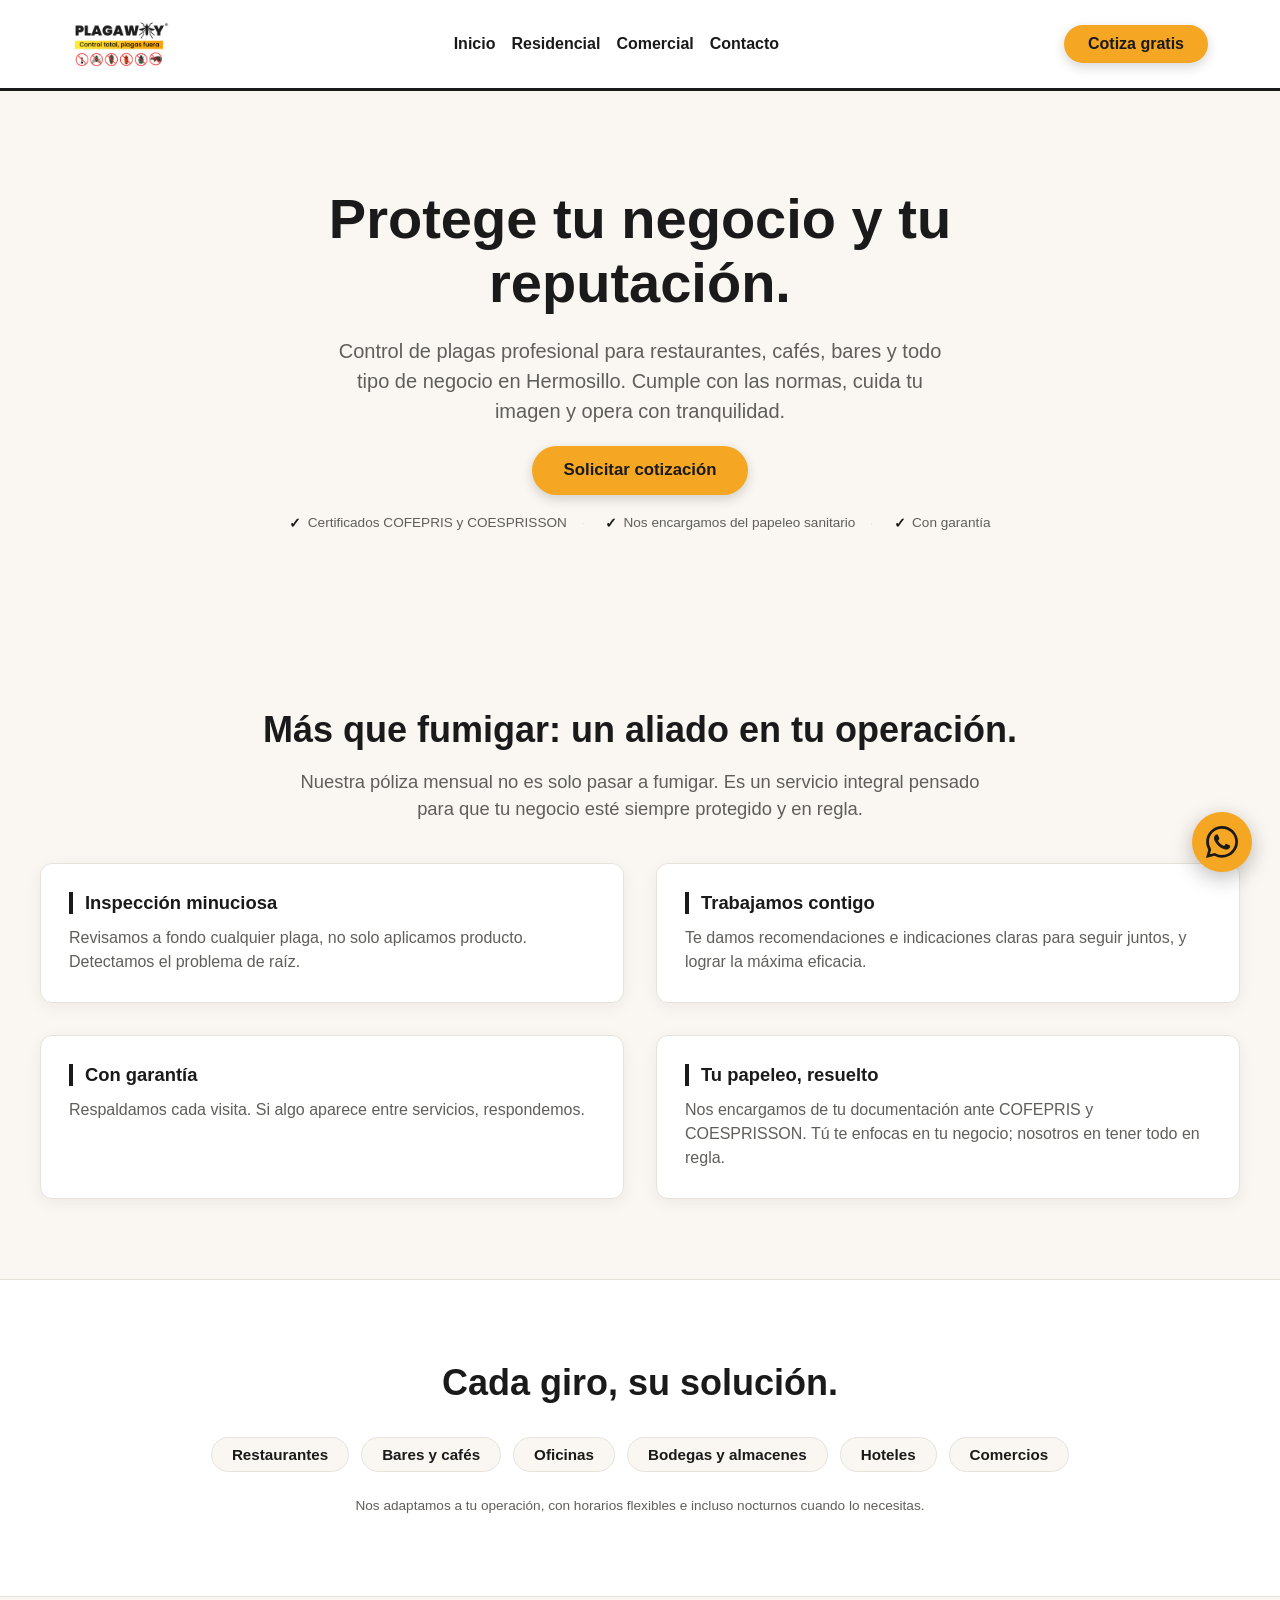
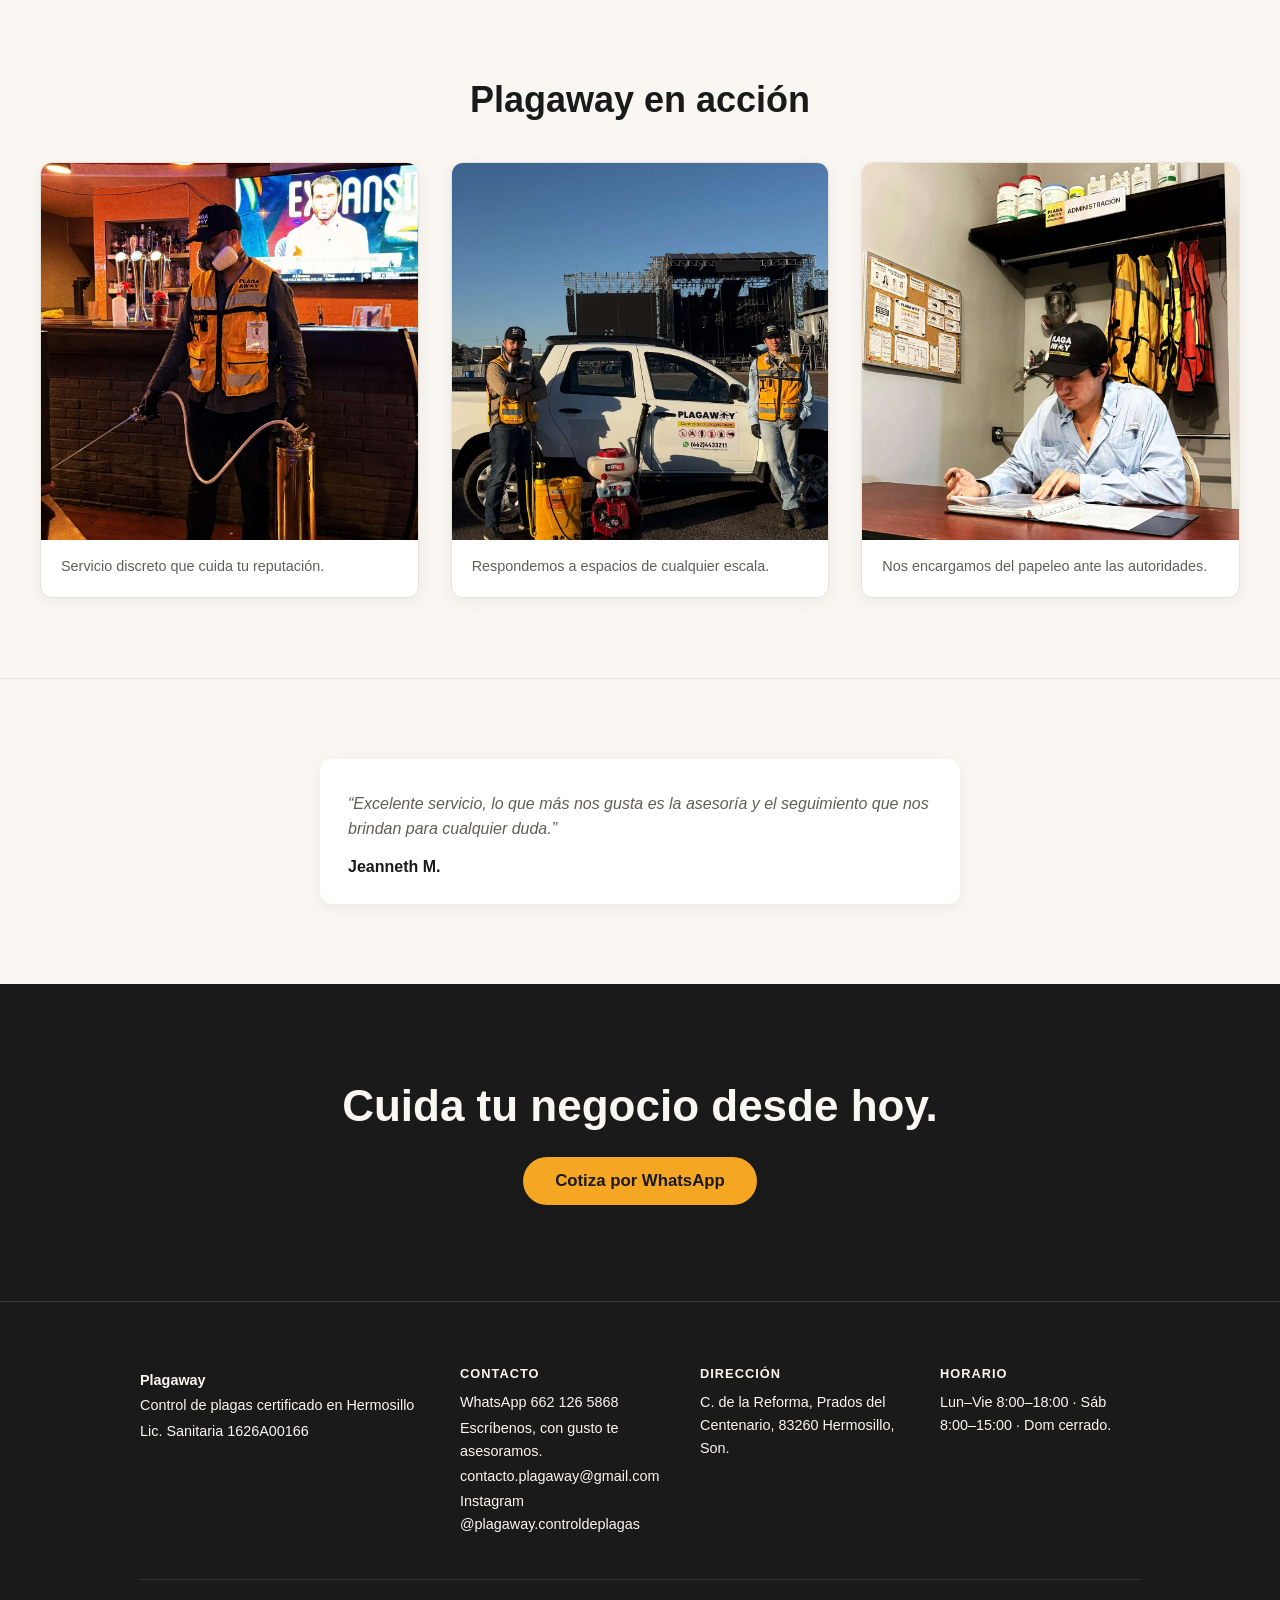
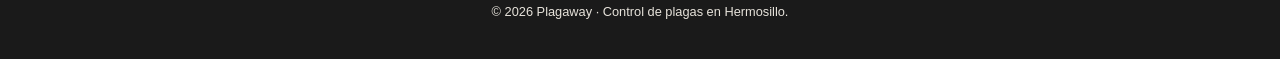
==== comercial.html @ 6b69147b "feat: franja de confianza en heroes de residencial y comercial" ====
<!DOCTYPE html>
<html lang="es-MX">
<head>
  <meta charset="UTF-8">
  <meta name="viewport" content="width=device-width, initial-scale=1.0">
  <meta name="theme-color" content="#1A1A1A">
  <link rel="icon" type="image/png" href="favicon-isotipo.png">
  <link rel="apple-touch-icon" href="favicon-isotipo.png">
  <title>Plagaway | Control de plagas comercial en Hermosillo</title>
  <meta name="description" content="Control de plagas para negocios y restaurantes en Hermosillo. Póliza mensual y respaldo certificado (COFEPRIS y COESPRISSON). Cotiza gratis por WhatsApp.">
  <link rel="canonical" href="https://www.plagaway.com.mx/comercial.html">
  <meta property="og:type" content="website">
  <meta property="og:site_name" content="Plagaway">
  <meta property="og:locale" content="es_MX">
  <meta property="og:url" content="https://www.plagaway.com.mx/comercial.html">
  <meta property="og:title" content="Plagaway | Control de plagas comercial en Hermosillo">
  <meta property="og:description" content="Control de plagas para negocios y restaurantes en Hermosillo. Póliza mensual y respaldo certificado (COFEPRIS y COESPRISSON). Cotiza gratis por WhatsApp.">
  <meta property="og:image" content="https://www.plagaway.com.mx/img/og-image.jpg">
  <meta property="og:image:width" content="1200">
  <meta property="og:image:height" content="630">
  <meta name="twitter:card" content="summary_large_image">
  <meta name="twitter:title" content="Plagaway | Control de plagas comercial en Hermosillo">
  <meta name="twitter:description" content="Control de plagas para negocios y restaurantes en Hermosillo. Póliza mensual y respaldo certificado (COFEPRIS y COESPRISSON). Cotiza gratis por WhatsApp.">
  <meta name="twitter:image" content="https://www.plagaway.com.mx/img/og-image.jpg">
  <link rel="stylesheet" href="styles.css">
</head>
<body>
  <header class="topbar">
    <div class="topbar__inner">
      <img src="logo.png" alt="Plagaway" class="topbar__logo">
      <nav class="nav">
        <a href="index.html">Inicio</a>
        <a href="residencial.html">Residencial</a>
        <a href="comercial.html">Comercial</a>
        <a href="#contacto">Contacto</a>
      </nav>
      <a href="https://wa.me/526621265868?text=Hola%2C%20vengo%20de%20su%20p%C3%A1gina%20web%20y%20quiero%20cotizar%20el%20servicio%20para%20mi%20negocio." target="_blank" rel="noopener noreferrer" class="btn btn--amber">Cotiza gratis</a>
    </div>
  </header>

  <section class="hero">
    <div class="hero__inner">
      <h1 class="hero__title">Protege tu negocio y tu reputación.</h1>
      <p class="hero__subtitle">Control de plagas profesional para restaurantes, cafés, bares y todo tipo de negocio en Hermosillo. Cumple con las normas, cuida tu imagen y opera con tranquilidad.</p>
      <a href="https://wa.me/526621265868?text=Hola%2C%20vengo%20de%20su%20p%C3%A1gina%20web%20y%20quiero%20cotizar%20el%20servicio%20para%20mi%20negocio." target="_blank" rel="noopener noreferrer" class="btn btn--amber btn--large">Solicitar cotización</a>
      <ul class="hero__trust">
        <li>Certificados COFEPRIS y COESPRISSON</li>
        <li>Nos encargamos del papeleo sanitario</li>
        <li>Con garantía</li>
      </ul>
    </div>
  </section>

  <section class="policy">
    <div class="policy__inner">
      <h2 class="policy__heading">Más que fumigar: un aliado en tu operación.</h2>
      <p class="policy__intro">Nuestra póliza mensual no es solo pasar a fumigar. Es un servicio integral pensado para que tu negocio esté siempre protegido y en regla.</p>

      <div class="policy__grid">
        <div class="policy-card">
          <h3 class="policy-card__title">Inspección minuciosa</h3>
          <p class="policy-card__text">Revisamos a fondo cualquier plaga, no solo aplicamos producto. Detectamos el problema de raíz.</p>
        </div>
        <div class="policy-card">
          <h3 class="policy-card__title">Trabajamos contigo</h3>
          <p class="policy-card__text">Te damos recomendaciones e indicaciones claras para seguir juntos, y lograr la máxima eficacia.</p>
        </div>
        <div class="policy-card">
          <h3 class="policy-card__title">Con garantía</h3>
          <p class="policy-card__text">Respaldamos cada visita. Si algo aparece entre servicios, respondemos.</p>
        </div>
        <div class="policy-card">
          <h3 class="policy-card__title">Tu papeleo, resuelto</h3>
          <p class="policy-card__text">Nos encargamos de tu documentación ante COFEPRIS y COESPRISSON. Tú te enfocas en tu negocio; nosotros en tener todo en regla.</p>
        </div>
      </div>
    </div>
  </section>

  <section class="business-types">
    <div class="business-types__inner">
      <h2 class="business-types__heading">Cada giro, su solución.</h2>
      <div class="business-types__list">
        <span class="business-type">Restaurantes</span>
        <span class="business-type">Bares y cafés</span>
        <span class="business-type">Oficinas</span>
        <span class="business-type">Bodegas y almacenes</span>
        <span class="business-type">Hoteles</span>
        <span class="business-type">Comercios</span>
      </div>
      <p class="business-types__note">Nos adaptamos a tu operación, con horarios flexibles e incluso nocturnos cuando lo necesitas.</p>
    </div>
  </section>

  <section class="gallery">
    <div class="gallery__inner">
      <h2 class="gallery__heading">Plagaway en acción</h2>
      <div class="gallery__grid">
        <figure class="gallery__item">
          <img class="gallery__img gallery__img--restaurante" src="img/comercial-restaurante.jpg"
               width="1163" height="1400" loading="lazy"
               alt="Técnico de Plagaway uniformado y con equipo de protección fumigando detrás de la barra de un bar-restaurante">
          <figcaption class="gallery__caption">Servicio discreto que cuida tu reputación.</figcaption>
        </figure>
        <figure class="gallery__item">
          <img class="gallery__img" src="img/comercial-eventos.jpg"
               width="1400" height="1197" loading="lazy"
               alt="Dos técnicos de Plagaway junto a la camioneta de la empresa frente al escenario de un evento masivo">
          <figcaption class="gallery__caption">Respondemos a espacios de cualquier escala.</figcaption>
        </figure>
        <figure class="gallery__item">
          <img class="gallery__img gallery__img--admin" src="img/comercial-administracion.jpg"
               width="1320" height="1400" loading="lazy"
               alt="Técnico de Plagaway revisando documentación y bitácoras de servicio en el área de administración">
          <figcaption class="gallery__caption">Nos encargamos del papeleo ante las autoridades.</figcaption>
        </figure>
      </div>
    </div>
  </section>

  <section class="testimonials">
    <div class="testimonials__inner">
      <blockquote class="testimonial testimonial--featured">
        <p class="testimonial__text">“Excelente servicio, lo que más nos gusta es la asesoría y el seguimiento que nos brindan para cualquier duda.”</p>
        <footer class="testimonial__author">Jeanneth M.</footer>
      </blockquote>
    </div>
  </section>

  <section class="contact" id="contacto">
    <div class="contact__inner">
      <h2 class="contact__heading">Cuida tu negocio desde hoy.</h2>
      <a href="https://wa.me/526621265868?text=Hola%2C%20vengo%20de%20su%20p%C3%A1gina%20web%20y%20quiero%20cotizar%20el%20servicio%20para%20mi%20negocio." target="_blank" rel="noopener noreferrer" class="btn btn--amber btn--large">Cotiza por WhatsApp</a>
    </div>
  </section>

  <footer class="footer">
    <div class="footer__inner">
      <div class="footer__col">
        <p class="footer__name">Plagaway</p>
        <p>Control de plagas certificado en Hermosillo</p>
        <p class="footer__muted">Lic. Sanitaria 1626A00166</p>
      </div>

      <div class="footer__col">
        <h2 class="footer__title">Contacto</h2>
        <p><a class="footer__link" href="https://wa.me/526621265868?text=Hola%2C%20vengo%20de%20su%20p%C3%A1gina%20web%20y%20quiero%20cotizar%20el%20servicio%20para%20mi%20negocio." target="_blank" rel="noopener noreferrer">WhatsApp 662 126 5868</a></p>
        <p class="footer__muted">Escríbenos, con gusto te asesoramos.</p>
        <p><a class="footer__link" href="mailto:contacto.plagaway@gmail.com">contacto.plagaway@gmail.com</a></p>
        <p><a class="footer__link" href="https://instagram.com/plagaway.controldeplagas" target="_blank" rel="noopener noreferrer">Instagram @plagaway.controldeplagas</a></p>
      </div>

      <div class="footer__col">
        <h2 class="footer__title">Dirección</h2>
        <p>C. de la Reforma, Prados del Centenario, 83260 Hermosillo, Son.</p>
      </div>

      <div class="footer__col">
        <h2 class="footer__title">Horario</h2>
        <p>Lun–Vie 8:00–18:00 · Sáb 8:00–15:00 · Dom cerrado.</p>
      </div>
    </div>

    <p class="footer__legal">© 2026 Plagaway · Control de plagas en Hermosillo.</p>
  </footer>

  <a class="wa-float"
     href="https://wa.me/526621265868?text=Hola%2C%20vengo%20de%20su%20p%C3%A1gina%20web%20y%20quiero%20cotizar%20el%20servicio%20para%20mi%20negocio."
     target="_blank" rel="noopener noreferrer"
     aria-label="Escríbenos por WhatsApp">
    <svg class="wa-float__icon" viewBox="0 0 24 24" width="32" height="32" aria-hidden="true" focusable="false">
      <path fill="currentColor" d="M17.472 14.382c-.297-.149-1.758-.867-2.03-.967-.273-.099-.471-.148-.67.15-.197.297-.767.966-.94 1.164-.173.199-.347.223-.644.075-.297-.15-1.255-.463-2.39-1.475-.883-.788-1.48-1.761-1.653-2.059-.173-.297-.018-.458.13-.606.134-.133.298-.347.446-.52.149-.174.198-.297.298-.497.099-.198.05-.371-.025-.52-.075-.149-.669-1.612-.916-2.207-.242-.579-.487-.5-.669-.51-.173-.008-.371-.01-.57-.01-.198 0-.52.074-.792.372-.272.297-1.04 1.016-1.04 2.479 0 1.462 1.065 2.875 1.213 3.074.149.198 2.096 3.2 5.077 4.487.709.306 1.262.489 1.694.625.712.227 1.36.195 1.871.118.571-.085 1.758-.719 2.006-1.413.248-.694.248-1.289.173-1.413-.074-.124-.272-.198-.57-.347m-5.421 7.403h-.004a9.87 9.87 0 01-5.031-1.378l-.361-.214-3.741.982.998-3.648-.235-.374a9.86 9.86 0 01-1.51-5.26c.001-5.45 4.436-9.884 9.888-9.884 2.64 0 5.122 1.03 6.988 2.898a9.825 9.825 0 012.893 6.994c-.003 5.45-4.437 9.885-9.885 9.885M20.52 3.449C18.24 1.245 15.24 0 12.045 0 5.463 0 .104 5.334.101 11.892c0 2.096.549 4.14 1.595 5.945L0 24l6.335-1.652a12.062 12.062 0 005.71 1.447h.006c6.585 0 11.946-5.336 11.949-11.896 0-3.176-1.24-6.165-3.495-8.411"/>
    </svg>
  </a>
</body>
</html>
---- styles.css ----
:root {
  --ambar: #F5A623;
  --ambar-oscuro: #E08E00;
  --negro-carbon: #1A1A1A;
  --crema: #FAF7F2;
  --gris-piedra: #E7E3DB;
  --blanco: #FFFFFF;
  --gris-oscuro: #5F5E5A;
}

* {
  box-sizing: border-box;
}

body,
h1,
h2,
h3,
h4,
p,
blockquote {
  margin: 0;
}

body {
  font-family: -apple-system, BlinkMacSystemFont, "Segoe UI", Roboto, Helvetica, Arial, sans-serif;
  background-color: var(--crema);
  color: var(--negro-carbon);
}

.btn {
  display: inline-block;
  border-radius: 999px;
  padding: 0.65rem 1.5rem;
  font-weight: 600;
  text-decoration: none;
  transition: background-color 0.2s ease, box-shadow 0.2s ease;
}

.btn--amber {
  background-color: var(--ambar);
  color: var(--negro-carbon);
  box-shadow: 0 4px 12px rgba(26, 26, 26, 0.18);
}

.btn--amber:hover {
  background-color: var(--ambar-oscuro);
  box-shadow: 0 6px 16px rgba(26, 26, 26, 0.22);
}

.btn--large {
  padding: 0.9rem 2rem;
  font-size: 1.05rem;
}

/* Barra superior */
.topbar {
  background-color: var(--blanco);
  border-bottom: 3px solid var(--negro-carbon);
}

.topbar__inner {
  max-width: 1200px;
  margin: 0 auto;
  padding: 1rem 1.25rem;
  display: flex;
  flex-wrap: wrap;
  align-items: center;
  justify-content: space-between;
  gap: 0.75rem;
}

.topbar__logo {
  height: 40px;
  width: auto;
  order: 1;
}

.topbar__inner > .btn {
  order: 2;
}

.nav {
  order: 3;
  width: 100%;
  display: flex;
  flex-wrap: wrap;
  justify-content: center;
  gap: 1rem;
  font-size: 0.9rem;
}

.nav a {
  color: var(--negro-carbon);
  text-decoration: none;
  font-weight: 600;
}

.nav a:hover,
.nav a:focus {
  color: var(--negro-carbon);
}

/* Hero */
.hero {
  background-color: var(--crema);
  padding: 3.5rem 1.25rem;
}

.hero__inner {
  max-width: 800px;
  margin: 0 auto;
  text-align: center;
  display: flex;
  flex-direction: column;
  align-items: center;
  gap: 1.25rem;
}

.hero__title {
  color: var(--negro-carbon);
  font-size: clamp(2rem, 5vw, 3.5rem);
  line-height: 1.15;
}

.hero__subtitle {
  color: var(--gris-oscuro);
  font-size: clamp(1rem, 2vw, 1.25rem);
  line-height: 1.5;
  max-width: 620px;
}

.hero__kicker {
  color: var(--gris-oscuro);
  text-transform: uppercase;
  letter-spacing: 0.08em;
  font-size: 0.85rem;
  font-weight: 600;
  margin-bottom: 0.25rem;
}

.hero__title-accent {
  display: block;
  font-size: clamp(2.5rem, 6vw, 4.25rem);
  font-weight: 800;
}

.hero__trust {
  list-style: none;
  margin: 0;
  padding: 0;
  display: flex;
  flex-wrap: wrap;
  justify-content: center;
  gap: 0.5rem 1.25rem;
  font-size: 0.85rem;
  color: var(--gris-oscuro);
}

.hero__trust li {
  display: flex;
  align-items: center;
  gap: 0.4rem;
}

.hero__trust li::before {
  content: "✓";
  color: var(--negro-carbon);
  font-weight: 700;
}

.hero__trust li:not(:last-child)::after {
  content: "·";
  color: var(--gris-piedra);
  margin-left: 0.5rem;
}

@media (max-width: 480px) {
  .hero__title {
    font-size: 1.75rem;
  }

  .hero__title-accent {
    font-size: 2rem;
    line-height: 1.15;
  }
}

@media (min-width: 768px) {
  .topbar__inner {
    flex-wrap: nowrap;
    padding: 1.25rem 2rem;
  }

  .topbar__logo {
    height: 48px;
  }

  .nav {
    order: 2;
    width: auto;
    font-size: 1rem;
  }

  .topbar__inner > .btn {
    order: 3;
  }

  .hero {
    padding: 6rem 2rem;
  }
}

/* Por qué Plagaway */
.why {
  background-color: var(--blanco);
  border-top: 1px solid var(--gris-piedra);
  padding: 3.5rem 1.25rem;
}

.why__inner {
  max-width: 1200px;
  margin: 0 auto;
}

.why__heading {
  color: var(--negro-carbon);
  text-align: center;
  font-size: clamp(1.5rem, 4vw, 2.25rem);
  line-height: 1.25;
  margin-bottom: 2.5rem;
}

.why__grid {
  display: grid;
  grid-template-columns: 1fr;
  gap: 2rem;
}

.why-item {
  border-top: 3px solid var(--negro-carbon);
  padding-top: 1rem;
  display: flex;
  flex-direction: column;
  gap: 0.5rem;
}

.why-item__title {
  color: var(--negro-carbon);
  font-weight: 700;
  font-size: 1.1rem;
}

.why-item__text {
  color: var(--gris-oscuro);
  line-height: 1.5;
}

@media (min-width: 768px) {
  .why {
    padding: 5rem 2rem;
  }

  .why__grid {
    grid-template-columns: repeat(2, 1fr);
  }
}

/* Proceso */
.process {
  background-color: var(--crema);
  border-top: 1px solid var(--gris-piedra);
  padding: 3.5rem 1.25rem;
}

.process__inner {
  max-width: 1200px;
  margin: 0 auto;
}

.process__heading {
  color: var(--negro-carbon);
  text-align: center;
  font-size: clamp(1.5rem, 4vw, 2.25rem);
  line-height: 1.25;
  margin-bottom: 2.5rem;
}

.process__steps {
  display: grid;
  grid-template-columns: 1fr;
  gap: 2rem;
}

.process-step {
  display: flex;
  flex-direction: column;
  align-items: center;
  text-align: center;
  gap: 0.5rem;
}

.process-step__number {
  display: flex;
  align-items: center;
  justify-content: center;
  width: 48px;
  height: 48px;
  border-radius: 50%;
  background-color: var(--negro-carbon);
  color: var(--crema);
  font-weight: 700;
  font-size: 1.25rem;
  margin-bottom: 0.5rem;
}

.process-step__title {
  color: var(--negro-carbon);
  font-weight: 700;
  font-size: 1.05rem;
}

.process-step__text {
  color: var(--gris-oscuro);
  line-height: 1.5;
  font-size: 0.95rem;
}

@media (min-width: 768px) {
  .process {
    padding: 5rem 2rem;
  }

  .process__steps {
    grid-template-columns: repeat(4, 1fr);
  }
}

/* Testimonios */
.testimonials {
  background-color: var(--crema);
  border-top: 1px solid var(--gris-piedra);
  padding: 3.5rem 1.25rem;
}

.testimonials__inner {
  max-width: 1200px;
  margin: 0 auto;
}

.testimonials__heading {
  color: var(--negro-carbon);
  text-align: center;
  font-size: clamp(1.5rem, 4vw, 2.25rem);
  line-height: 1.25;
  margin-bottom: 2.5rem;
}

.testimonials__grid {
  display: grid;
  grid-template-columns: 1fr;
  gap: 1.5rem;
}

.testimonial {
  background-color: var(--blanco);
  border-radius: 12px;
  box-shadow: 0 4px 16px rgba(26, 26, 26, 0.06);
  padding: 2rem 1.75rem 1.75rem;
  display: flex;
  flex-direction: column;
  gap: 1rem;
}

.testimonial__text {
  color: var(--gris-oscuro);
  line-height: 1.6;
  font-style: italic;
}

.testimonial__author {
  color: var(--negro-carbon);
  font-weight: 700;
  font-style: normal;
}

@media (min-width: 768px) {
  .testimonials {
    padding: 5rem 2rem;
  }

  .testimonials__grid {
    grid-template-columns: repeat(2, 1fr);
    gap: 2rem;
  }
}

/* Contacto */
.contact {
  background-color: var(--negro-carbon);
  text-align: center;
  padding: 3.5rem 1.25rem;
}

.contact__inner {
  max-width: 800px;
  margin: 0 auto;
  display: flex;
  flex-direction: column;
  align-items: center;
  gap: 1.5rem;
}

.contact__heading {
  color: var(--crema);
  font-size: clamp(1.75rem, 4vw, 2.75rem);
  line-height: 1.2;
}

.contact__subtitle {
  color: var(--crema);
  font-size: clamp(1rem, 2vw, 1.15rem);
  line-height: 1.5;
}

.contact__actions {
  display: flex;
  flex-direction: column;
  gap: 1rem;
  width: 100%;
  max-width: 360px;
}

.btn--outline {
  background-color: transparent;
  border: 2px solid var(--crema);
  color: var(--crema);
}

.btn--outline:hover {
  background-color: var(--crema);
  color: var(--negro-carbon);
}

@media (min-width: 600px) {
  .contact__actions {
    flex-direction: row;
    flex-wrap: wrap;
    justify-content: center;
    width: auto;
    max-width: none;
  }
}

@media (min-width: 768px) {
  .contact {
    padding: 6rem 2rem;
  }
}

/* Póliza mensual (comercial.html) */
.policy {
  background-color: var(--crema);
  padding: 3.5rem 1.25rem;
}

.policy__inner {
  max-width: 1200px;
  margin: 0 auto;
}

.policy__heading {
  color: var(--negro-carbon);
  text-align: center;
  font-size: clamp(1.5rem, 4vw, 2.25rem);
  line-height: 1.25;
  margin-bottom: 1rem;
}

.policy__intro {
  color: var(--gris-oscuro);
  text-align: center;
  font-size: clamp(1rem, 2vw, 1.15rem);
  line-height: 1.5;
  max-width: 700px;
  margin: 0 auto 2.5rem;
}

.policy__grid {
  display: grid;
  grid-template-columns: 1fr;
  gap: 1.5rem;
}

.policy-card {
  background-color: var(--blanco);
  border: 1px solid var(--gris-piedra);
  border-radius: 12px;
  padding: 1.75rem;
  box-shadow: 0 4px 16px rgba(26, 26, 26, 0.06);
  display: flex;
  flex-direction: column;
  gap: 0.75rem;
}

.policy-card__title {
  color: var(--negro-carbon);
  font-weight: 700;
  font-size: 1.15rem;
  border-left: 4px solid var(--negro-carbon);
  padding-left: 0.75rem;
}

.policy-card__text {
  color: var(--gris-oscuro);
  line-height: 1.5;
}

@media (min-width: 768px) {
  .policy {
    padding: 5rem 2rem;
  }

  .policy__grid {
    grid-template-columns: repeat(2, 1fr);
    gap: 2rem;
  }
}

/* Tipos de negocio (comercial.html) */
.business-types {
  background-color: var(--blanco);
  border-top: 1px solid var(--gris-piedra);
  padding: 3.5rem 1.25rem;
  text-align: center;
}

.business-types__inner {
  max-width: 1000px;
  margin: 0 auto;
}

.business-types__heading {
  color: var(--negro-carbon);
  font-size: clamp(1.5rem, 4vw, 2.25rem);
  line-height: 1.25;
  margin-bottom: 2rem;
}

.business-types__list {
  display: flex;
  flex-wrap: wrap;
  justify-content: center;
  gap: 0.75rem;
  margin-bottom: 1.5rem;
}

.business-type {
  background-color: var(--crema);
  border: 1px solid var(--gris-piedra);
  color: var(--negro-carbon);
  font-weight: 600;
  padding: 0.5rem 1.25rem;
  border-radius: 999px;
  font-size: 0.95rem;
}

.business-types__note {
  color: var(--gris-oscuro);
  font-size: 0.85rem;
  line-height: 1.5;
}

@media (min-width: 768px) {
  .business-types {
    padding: 5rem 2rem;
  }
}

/* Galería "Plagaway en acción" (comercial.html) */
.gallery {
  background-color: var(--crema);
  border-top: 1px solid var(--gris-piedra);
  padding: 3.5rem 1.25rem;
}

.gallery__inner {
  max-width: 1200px;
  margin: 0 auto;
}

.gallery__heading {
  color: var(--negro-carbon);
  text-align: center;
  font-size: clamp(1.5rem, 4vw, 2.25rem);
  line-height: 1.25;
  margin-bottom: 2.5rem;
}

.gallery__grid {
  display: grid;
  grid-template-columns: 1fr;
  gap: 1.5rem;
}

.gallery__item {
  margin: 0;
  background-color: var(--blanco);
  border: 1px solid var(--gris-piedra);
  border-radius: 12px;
  overflow: hidden;
  box-shadow: 0 4px 16px rgba(26, 26, 26, 0.06);
}

.gallery__img {
  display: block;
  width: 100%;
  height: auto;
  aspect-ratio: 1 / 1;
  object-fit: cover;
  object-position: 50% 50%;
}

.gallery__img--restaurante {
  object-position: 50% 20%;
}

.gallery__img--admin {
  object-position: 50% 40%;
}

.gallery__caption {
  color: var(--gris-oscuro);
  font-size: 0.9rem;
  line-height: 1.45;
  padding: 1rem 1.25rem 1.25rem;
}

/* Variante retrato para fotos verticales (residencial.html) */
.gallery--residencial .gallery__img {
  aspect-ratio: 3 / 4;
}

.gallery__img--servicio {
  object-position: 50% 0%;
}

.gallery__img--preparacion {
  object-position: 50% 70%;
}

@media (min-width: 768px) {
  .gallery {
    padding: 5rem 2rem;
  }

  .gallery__grid {
    grid-template-columns: repeat(3, 1fr);
    gap: 2rem;
  }
}

/* Nuestro equipo (residencial.html) */
.team {
  background-color: var(--blanco);
  border-top: 1px solid var(--gris-piedra);
  padding: 3.5rem 1.25rem;
}

.team__inner {
  max-width: 1100px;
  margin: 0 auto;
  display: grid;
  grid-template-columns: 1fr;
  gap: 2rem;
}

.team__text {
  display: flex;
  flex-direction: column;
  gap: 1rem;
}

.team__rule {
  display: block;
  width: 48px;
  height: 4px;
  background-color: var(--ambar);
  border-radius: 999px;
}

.team__heading {
  color: var(--negro-carbon);
  font-size: clamp(1.5rem, 4vw, 2.25rem);
  line-height: 1.25;
}

.team__lead {
  color: var(--gris-oscuro);
  font-size: clamp(1rem, 2vw, 1.15rem);
  line-height: 1.6;
  max-width: 34ch;
}

.team__photo {
  display: block;
  width: 100%;
  height: auto;
  aspect-ratio: 1 / 1;
  object-fit: cover;
  object-position: 50% 70%;
  border-radius: 12px;
  box-shadow: 0 4px 16px rgba(26, 26, 26, 0.06);
}

@media (min-width: 768px) {
  .team {
    padding: 5rem 2rem;
  }

  .team__inner {
    grid-template-columns: 1fr minmax(0, 480px);
    gap: 3.5rem;
    align-items: center;
  }
}

/* Seguro para tu familia (residencial.html) */
.trust {
  background-color: var(--crema);
  padding: 3.5rem 1.25rem;
}

.trust__inner {
  max-width: 1200px;
  margin: 0 auto;
}

.trust__heading {
  color: var(--negro-carbon);
  text-align: center;
  font-size: clamp(1.5rem, 4vw, 2.25rem);
  line-height: 1.25;
  margin-bottom: 1rem;
}

.trust__intro {
  color: var(--gris-oscuro);
  text-align: center;
  font-size: clamp(1rem, 2vw, 1.15rem);
  line-height: 1.5;
  max-width: 700px;
  margin: 0 auto 2.5rem;
}

.trust__grid {
  display: grid;
  grid-template-columns: 1fr;
  gap: 1.5rem;
}

.trust-card {
  background-color: var(--blanco);
  border: 1px solid var(--gris-piedra);
  border-radius: 12px;
  padding: 1.75rem;
  box-shadow: 0 4px 16px rgba(26, 26, 26, 0.06);
  display: flex;
  flex-direction: column;
  gap: 0.75rem;
}

.trust-card__title {
  color: var(--negro-carbon);
  font-weight: 700;
  font-size: 1.15rem;
  border-left: 4px solid var(--negro-carbon);
  padding-left: 0.75rem;
}

.trust-card__text {
  color: var(--gris-oscuro);
  line-height: 1.5;
}

@media (min-width: 768px) {
  .trust {
    padding: 5rem 2rem;
  }

  .trust__grid {
    grid-template-columns: repeat(3, 1fr);
    gap: 2rem;
  }
}

.testimonial--featured {
  max-width: 640px;
  margin: 0 auto;
}

/* Selector de dos caminos (index.html) */
.paths {
  background-color: var(--crema);
  padding: 3.5rem 1.25rem;
}

.paths__inner {
  max-width: 1200px;
  margin: 0 auto;
}

.paths__heading {
  color: var(--negro-carbon);
  text-align: center;
  font-size: clamp(1.5rem, 4vw, 2.25rem);
  line-height: 1.25;
  margin-bottom: 1rem;
}

.paths__intro {
  color: var(--gris-oscuro);
  text-align: center;
  font-size: clamp(1rem, 2vw, 1.15rem);
  line-height: 1.5;
  max-width: 600px;
  margin: 0 auto 2rem;
}

.paths__grid {
  display: grid;
  grid-template-columns: 1fr;
  gap: 1.5rem;
}

.path-card {
  background-color: var(--blanco);
  border: 1px solid var(--gris-piedra);
  border-radius: 12px;
  box-shadow: 0 4px 16px rgba(26, 26, 26, 0.06);
  overflow: hidden;
  display: flex;
  flex-direction: column;
}

.path-card__image {
  display: block;
  width: 100%;
  height: 220px;
  object-fit: cover;
  object-position: top;
}

.path-card__body {
  padding: 1.75rem;
  display: flex;
  flex-direction: column;
  align-items: flex-start;
  gap: 0.75rem;
}

.path-card__title {
  color: var(--negro-carbon);
  font-size: 1.5rem;
  font-weight: 700;
}

.path-card__text {
  color: var(--gris-oscuro);
  line-height: 1.5;
}

@media (min-width: 768px) {
  .paths {
    padding: 5rem 2rem;
  }

  .paths__grid {
    grid-template-columns: repeat(2, 1fr);
    gap: 2rem;
  }
}

/* Footer */
.footer {
  background-color: var(--negro-carbon);
  border-top: 1px solid rgba(250, 247, 242, 0.14);
  padding: 3rem 1.25rem 2rem;
}

.footer__inner {
  max-width: 1000px;
  margin: 0 auto;
  display: grid;
  grid-template-columns: 1fr;
  gap: 2rem;
}

.footer__name {
  color: var(--crema);
  font-size: 1.2rem;
  font-weight: 800;
  margin-bottom: 0.35rem;
}

.footer__title {
  color: var(--crema);
  font-size: 0.8rem;
  font-weight: 700;
  text-transform: uppercase;
  letter-spacing: 0.08em;
  margin-bottom: 0.6rem;
}

.footer__col p {
  color: var(--crema);
  font-size: 0.9rem;
  line-height: 1.6;
  margin: 0.15rem 0;
}

.footer__muted {
  color: var(--gris-piedra);
}

.footer__link {
  color: var(--crema);
  text-decoration: none;
  border-bottom: 1px solid transparent;
  transition: color 0.15s ease, border-color 0.15s ease;
}

.footer__link:hover,
.footer__link:focus {
  color: var(--ambar);
  border-bottom-color: var(--ambar);
}

.footer__legal {
  max-width: 1000px;
  margin: 2.5rem auto 0;
  padding-top: 1.5rem;
  border-top: 1px solid rgba(250, 247, 242, 0.1);
  color: var(--gris-piedra);
  font-size: 0.8rem;
  text-align: center;
}

@media (min-width: 768px) {
  .footer {
    padding: 4rem 2rem 2.5rem;
  }

  .footer__inner {
    grid-template-columns: 1.4fr 1fr 1fr 1fr;
    gap: 2.5rem;
  }
}

/* Botón flotante de WhatsApp (todas las páginas) */
.wa-float {
  position: fixed;
  right: 1.25rem;
  bottom: 1.25rem;
  z-index: 999;
  display: flex;
  align-items: center;
  justify-content: center;
  width: 56px;
  height: 56px;
  border-radius: 50%;
  background-color: var(--ambar);
  color: var(--negro-carbon);
  box-shadow: 0 6px 20px rgba(26, 26, 26, 0.28);
  transition: background-color 0.2s ease, box-shadow 0.2s ease, transform 0.2s ease;
}

.wa-float:hover,
.wa-float:focus-visible {
  background-color: var(--ambar-oscuro);
  box-shadow: 0 8px 26px rgba(26, 26, 26, 0.34);
  transform: translateY(-2px);
}

.wa-float__icon {
  width: 30px;
  height: 30px;
  display: block;
}

@media (min-width: 768px) {
  .wa-float {
    right: 1.75rem;
    bottom: 1.75rem;
    width: 60px;
    height: 60px;
  }

  .wa-float__icon {
    width: 32px;
    height: 32px;
  }
}
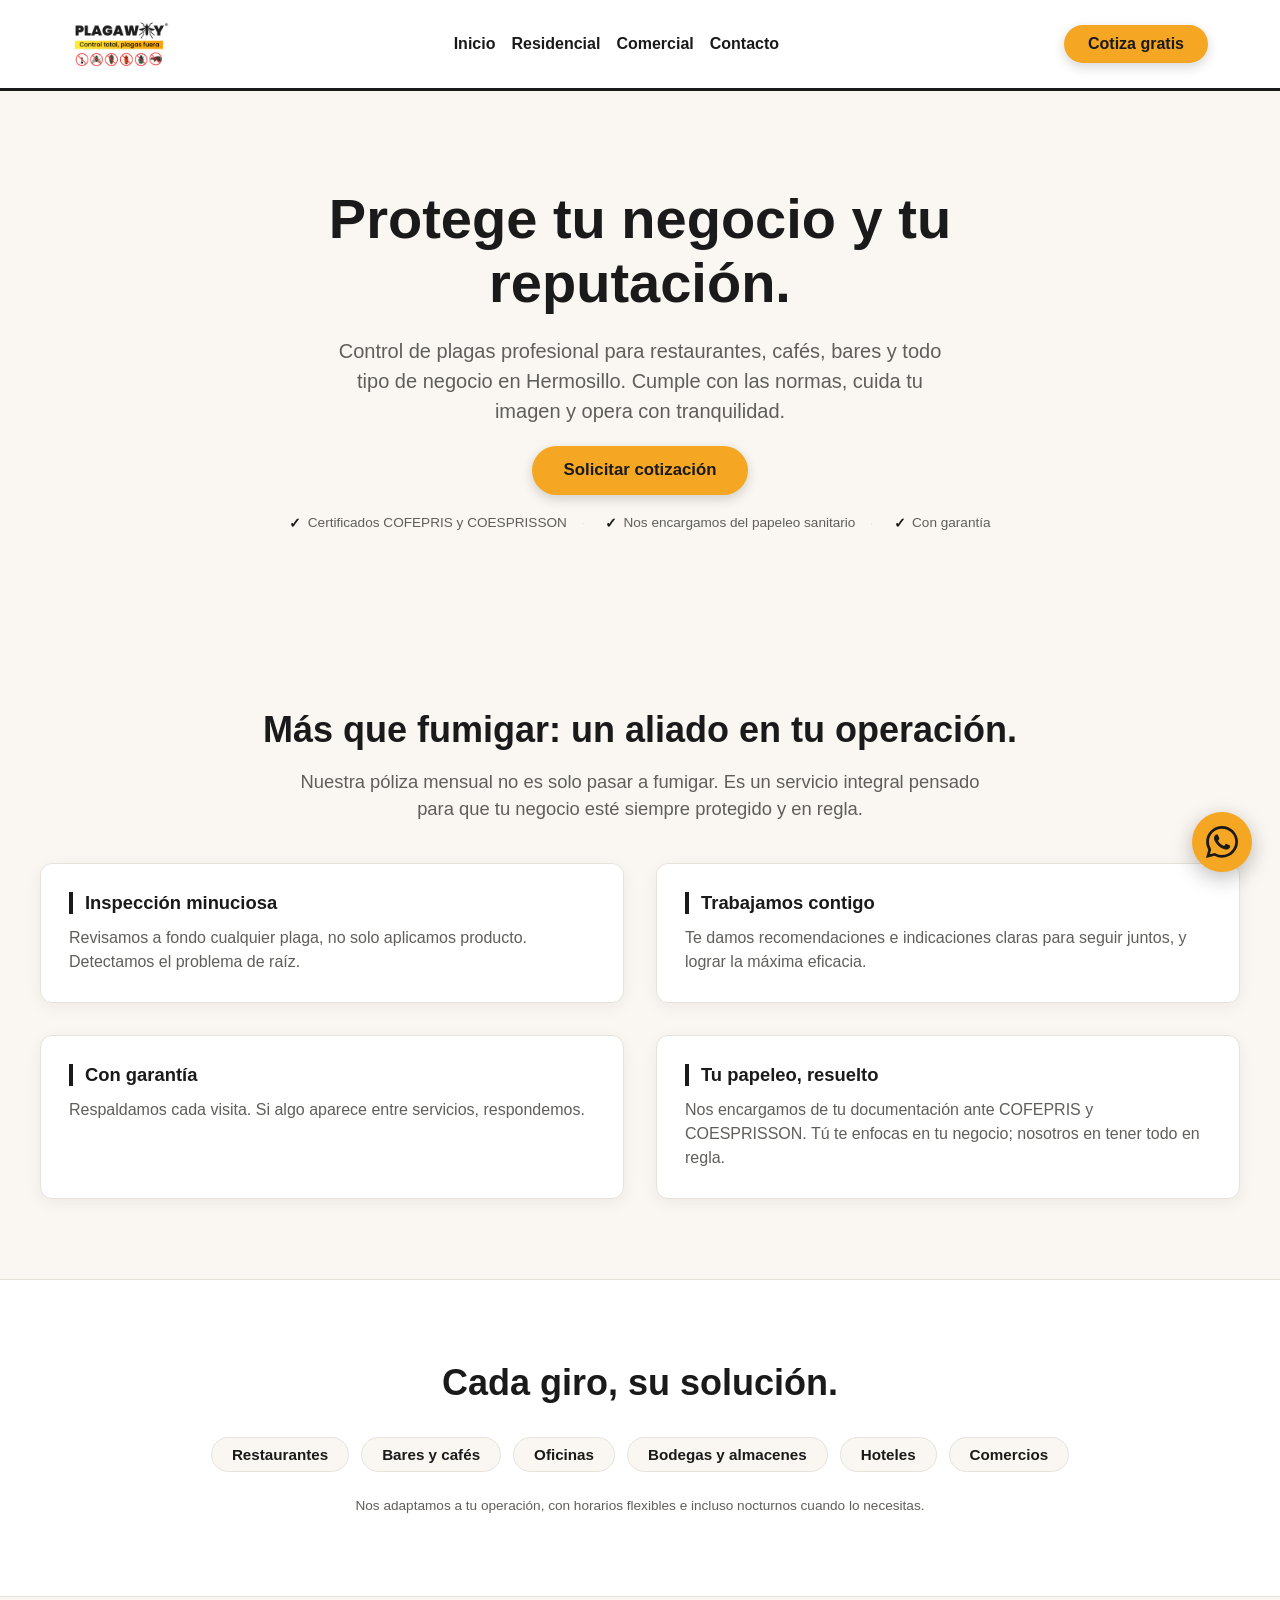
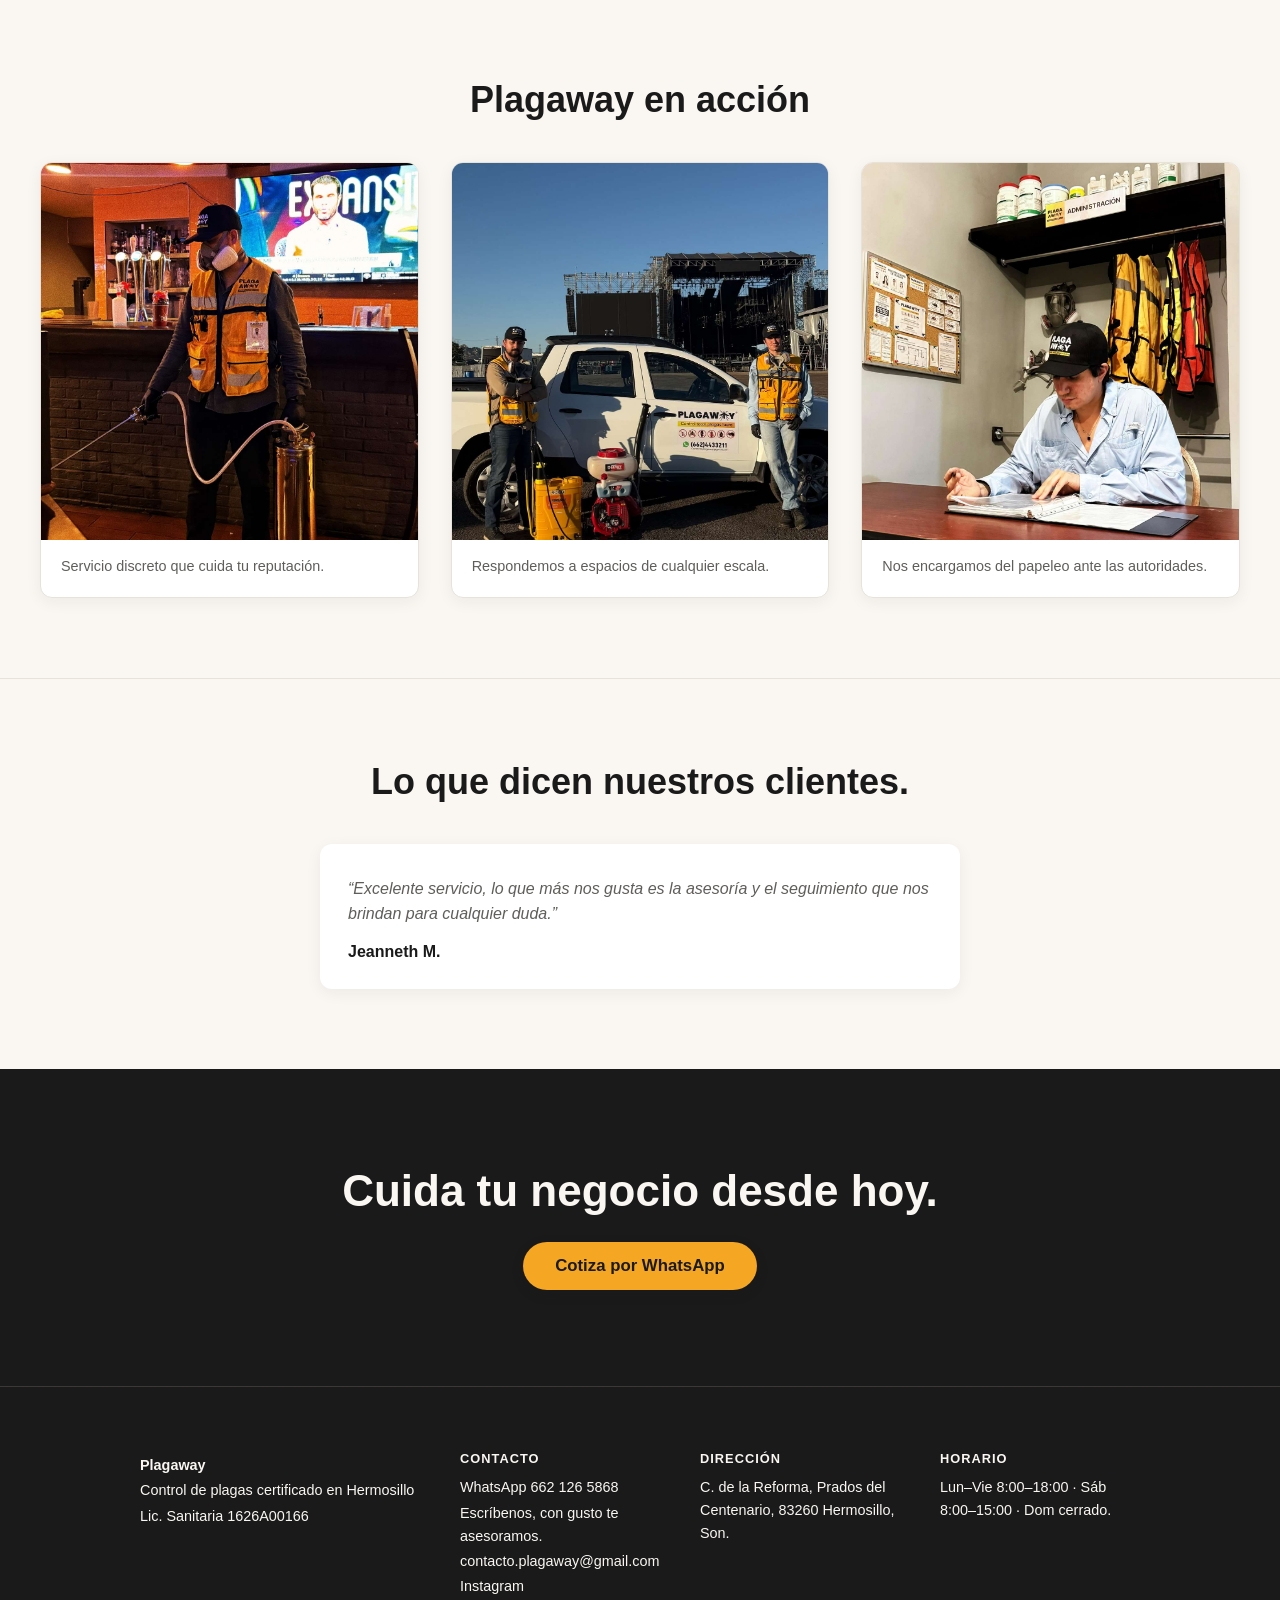
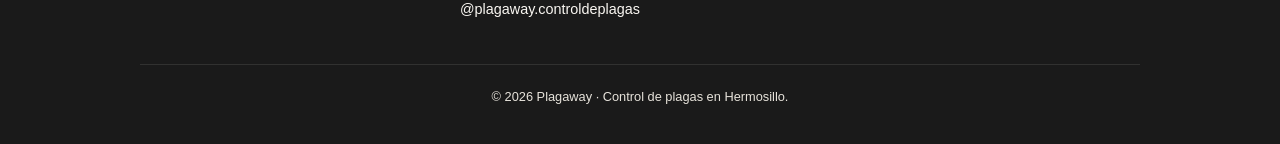
==== commit 294598a5: "feat: encabezado de prueba social y firmas diferenciadas" ====
--- a/comercial.html
+++ b/comercial.html
@@ -120,6 +120,8 @@
 
   <section class="testimonials">
     <div class="testimonials__inner">
+      <h2 class="testimonials__heading">Lo que dicen nuestros clientes.</h2>
+
       <blockquote class="testimonial testimonial--featured">
         <p class="testimonial__text">“Excelente servicio, lo que más nos gusta es la asesoría y el seguimiento que nos brindan para cualquier duda.”</p>
         <footer class="testimonial__author">Jeanneth M.</footer>
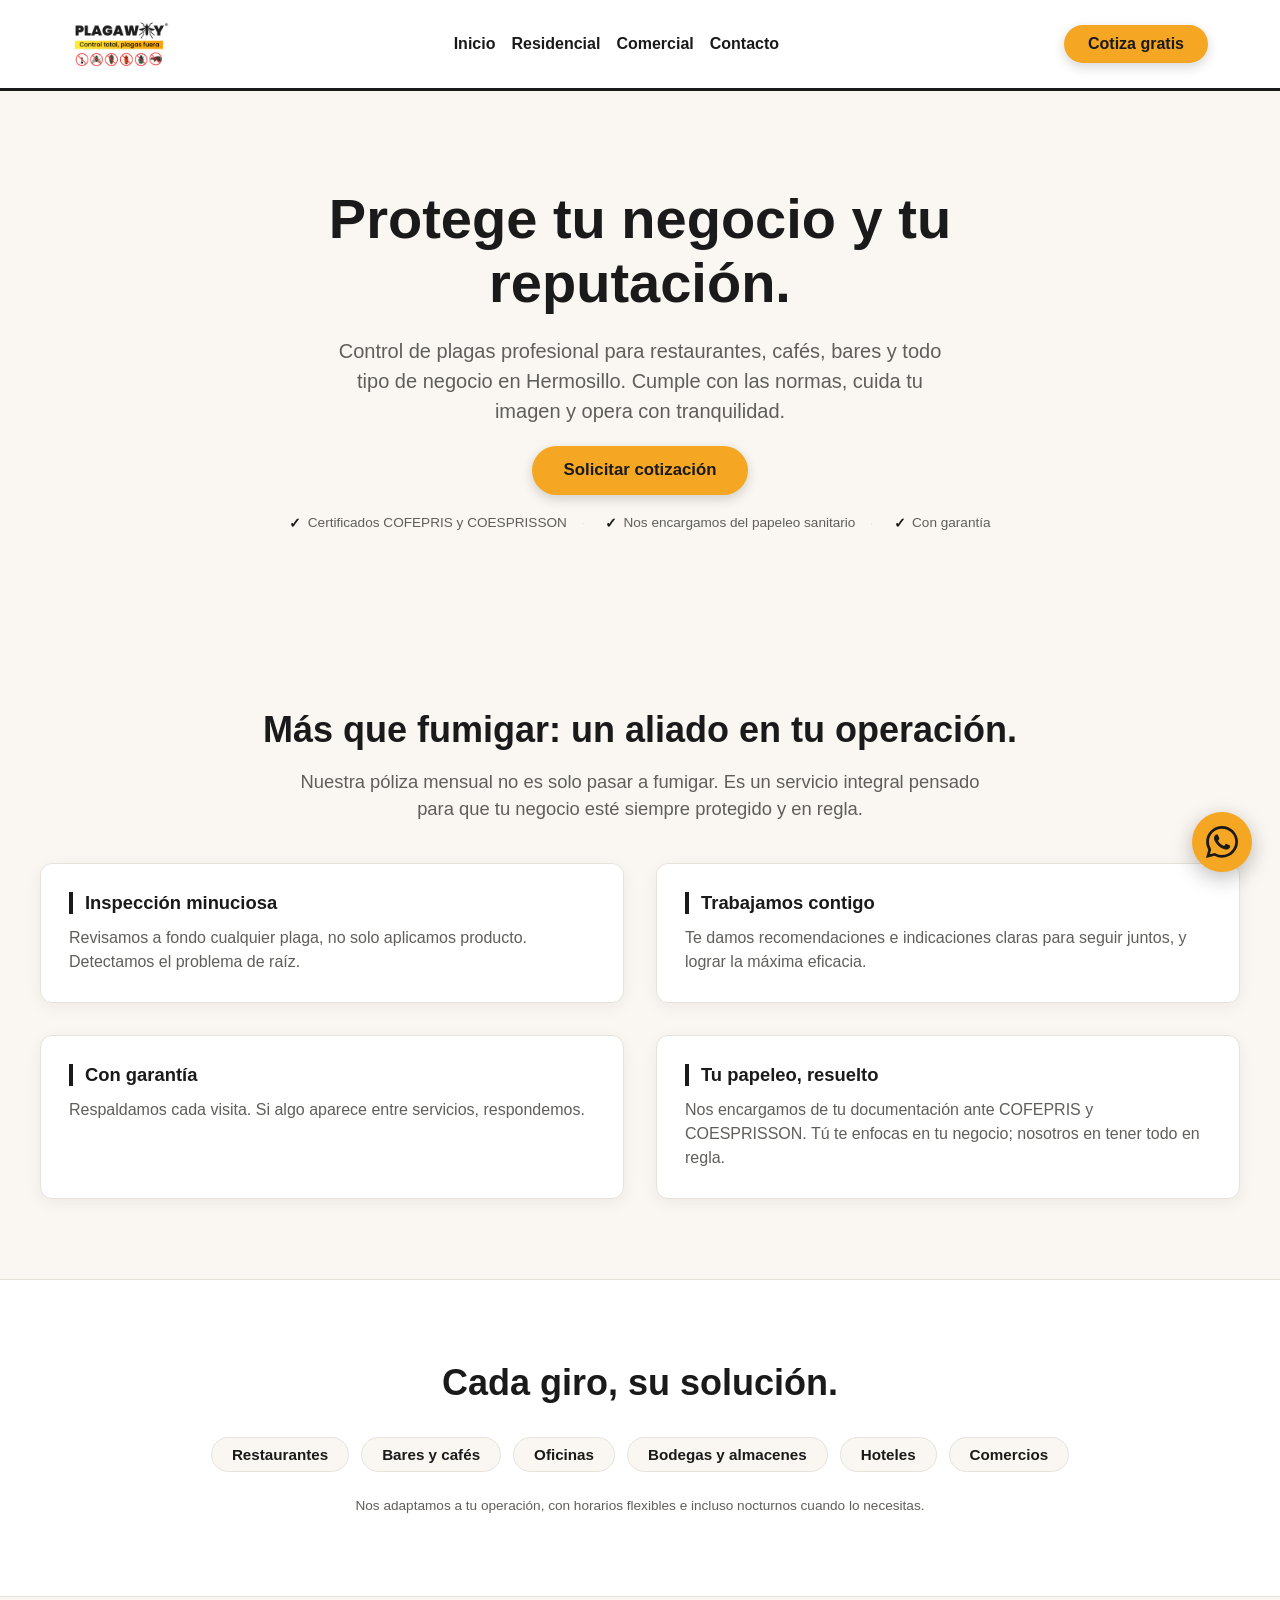
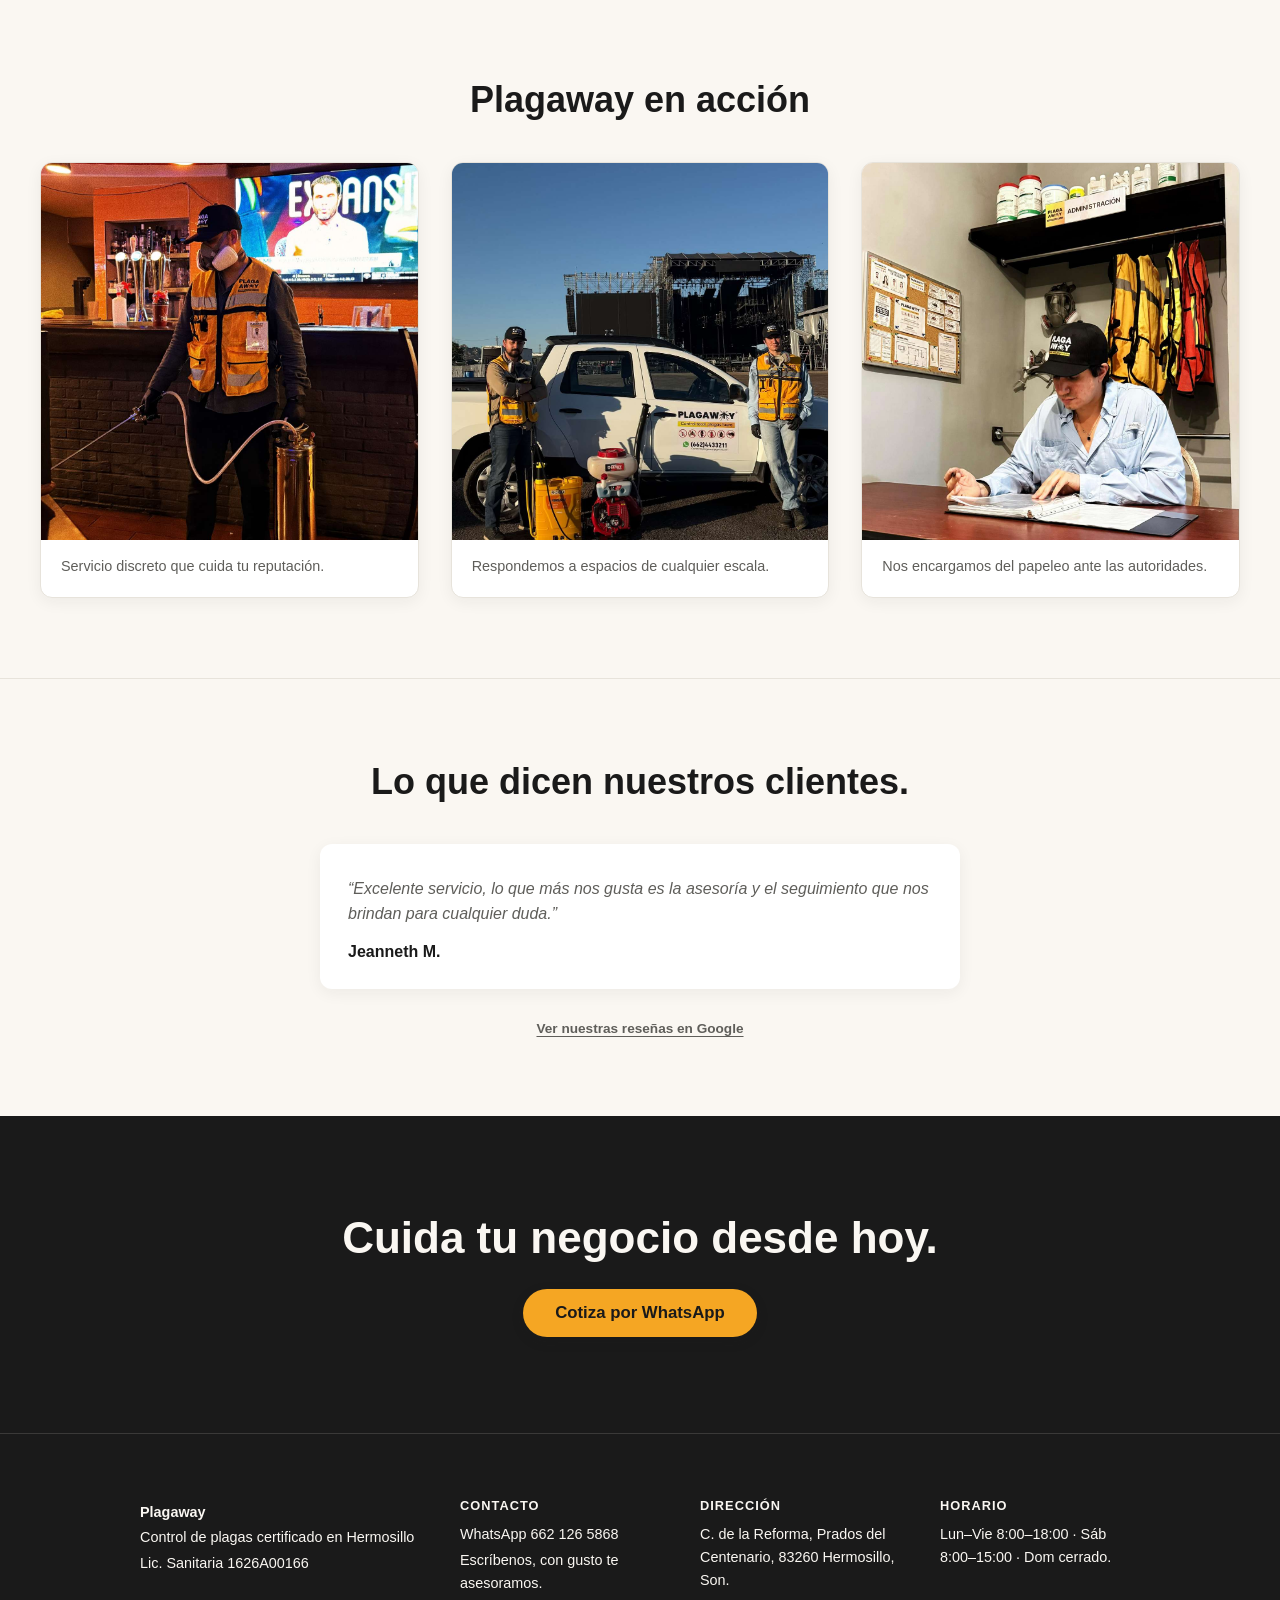
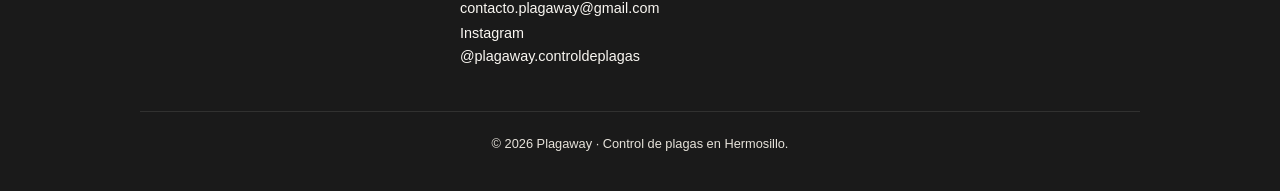
==== commit d156c0dd: "feat: enlace a resenas de google en testimonios" ====
--- a/comercial.html
+++ b/comercial.html
@@ -126,6 +126,8 @@
         <p class="testimonial__text">“Excelente servicio, lo que más nos gusta es la asesoría y el seguimiento que nos brindan para cualquier duda.”</p>
         <footer class="testimonial__author">Jeanneth M.</footer>
       </blockquote>
+
+      <a class="testimonials__google" href="https://g.page/r/CWCyVUf3_ATQEBM/review" target="_blank" rel="noopener noreferrer">Ver nuestras reseñas en Google</a>
     </div>
   </section>
 
--- a/styles.css
+++ b/styles.css
@@ -384,6 +384,34 @@
   font-style: normal;
 }
 
+/* Enlace a reseñas de Google (bajo los testimonios) */
+.testimonials__google {
+  display: block;
+  width: fit-content;
+  max-width: 100%;
+  margin: 2rem auto 0;
+  color: var(--gris-oscuro);
+  font-size: 0.85rem;
+  font-weight: 600;
+  text-align: center;
+  text-decoration: underline;
+  text-underline-offset: 3px;
+  text-decoration-thickness: 1px;
+  border-radius: 4px;
+  transition: color 0.15s ease, text-decoration-color 0.15s ease;
+}
+
+.testimonials__google:hover {
+  color: var(--negro-carbon);
+  text-decoration-color: var(--ambar);
+}
+
+.testimonials__google:focus-visible {
+  outline: 2px solid var(--ambar);
+  outline-offset: 3px;
+  color: var(--negro-carbon);
+}
+
 @media (min-width: 768px) {
   .testimonials {
     padding: 5rem 2rem;
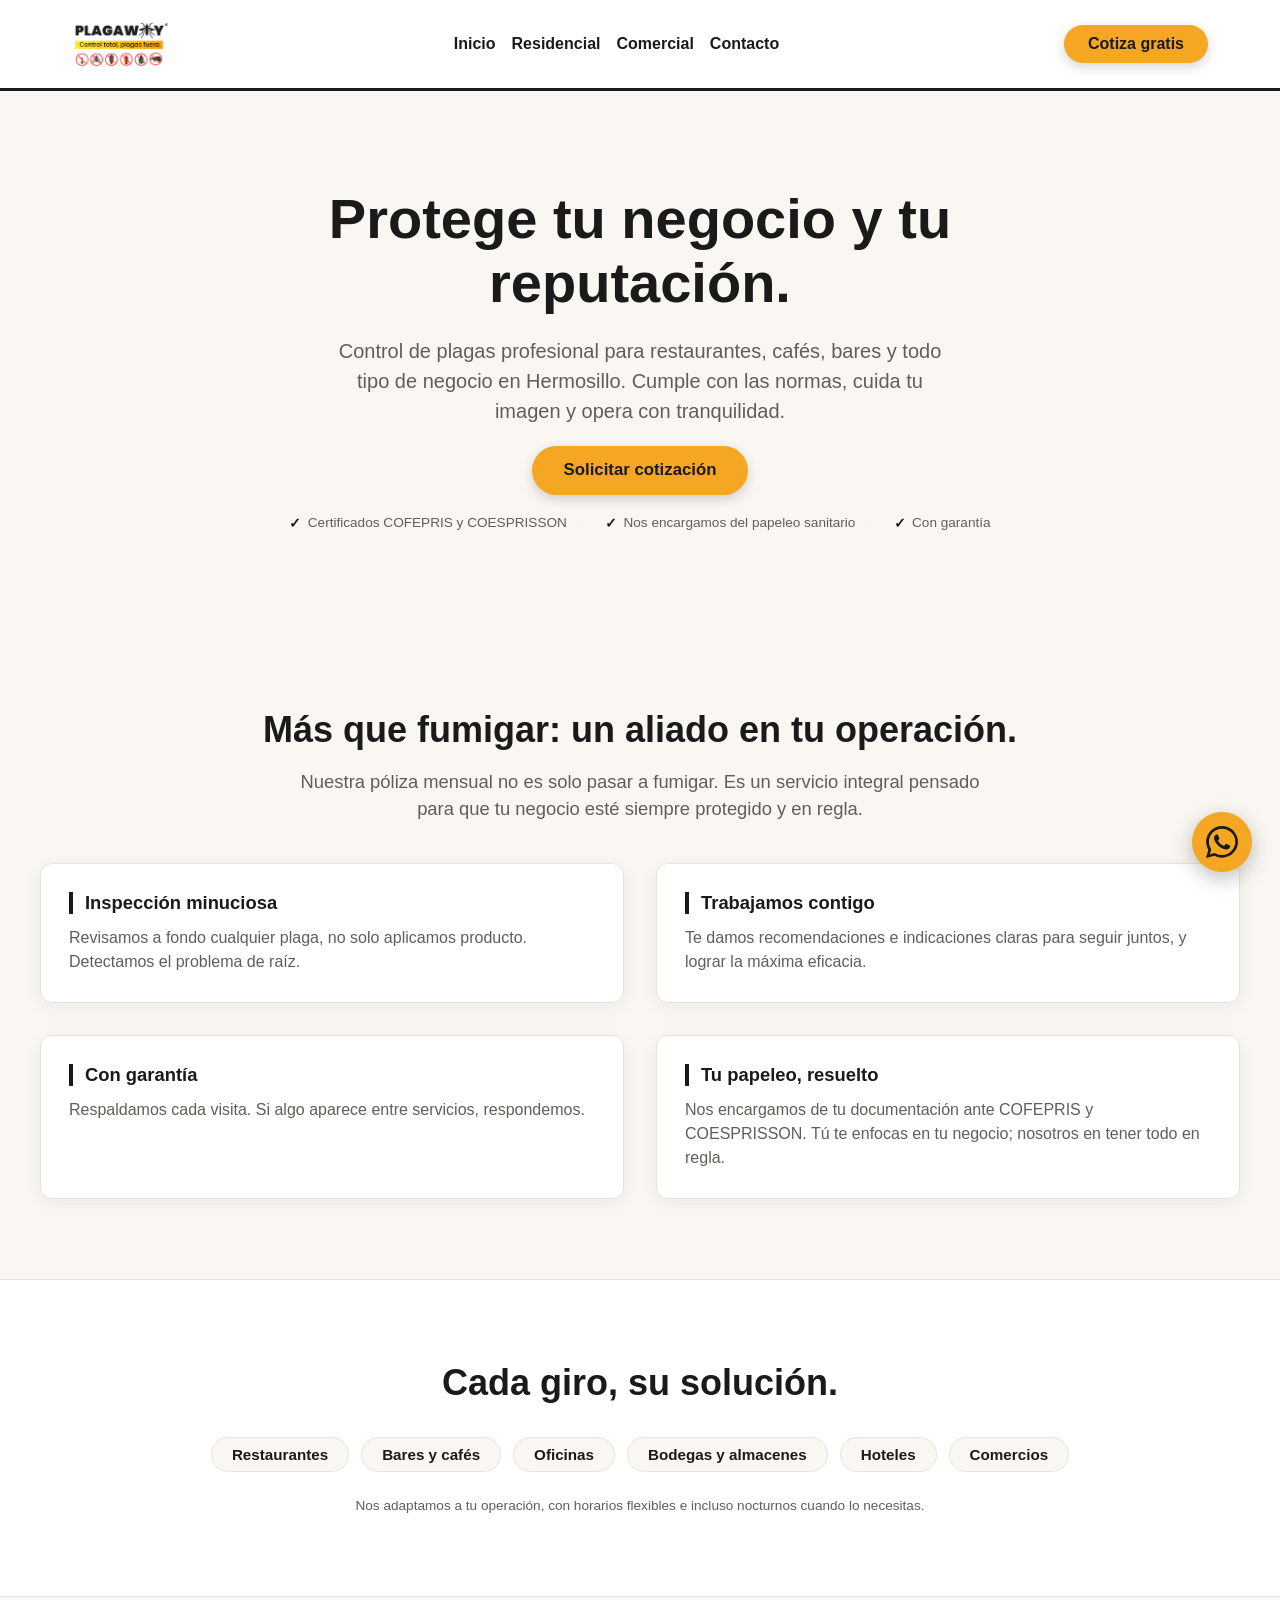
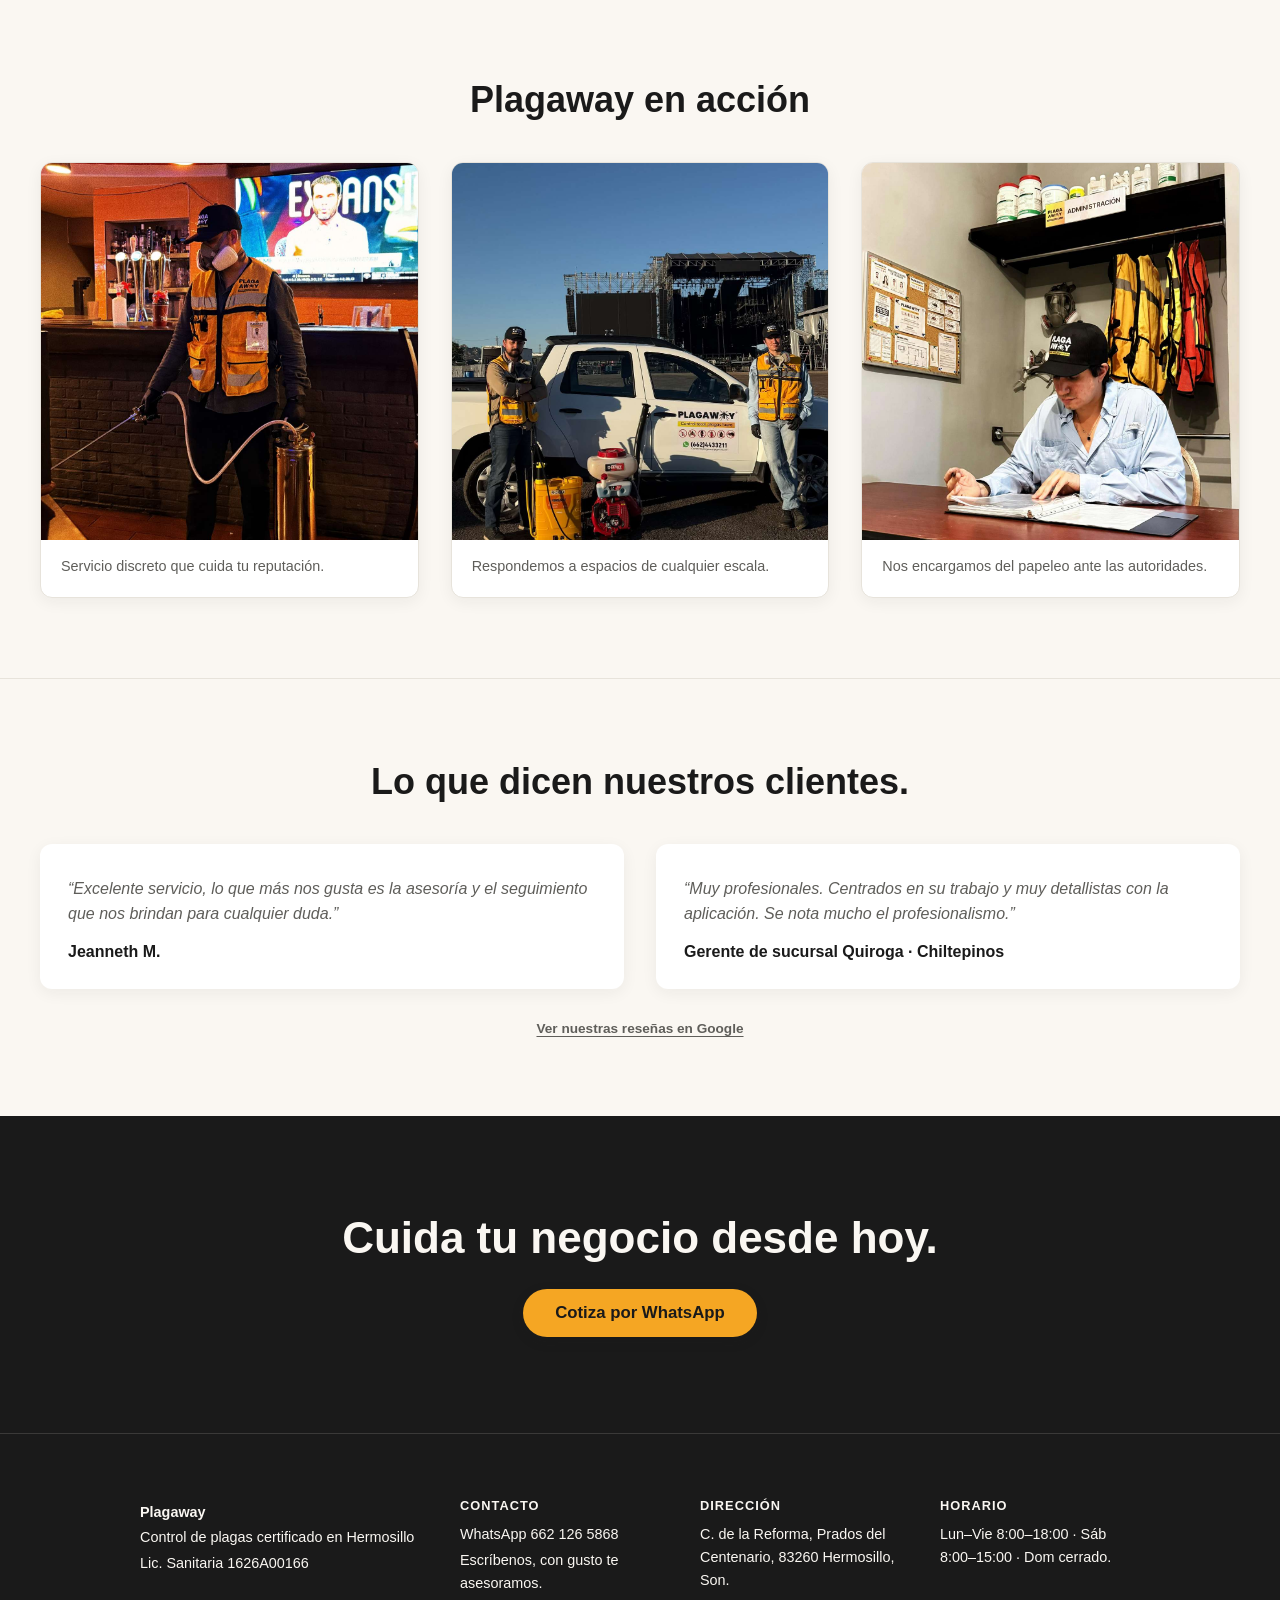
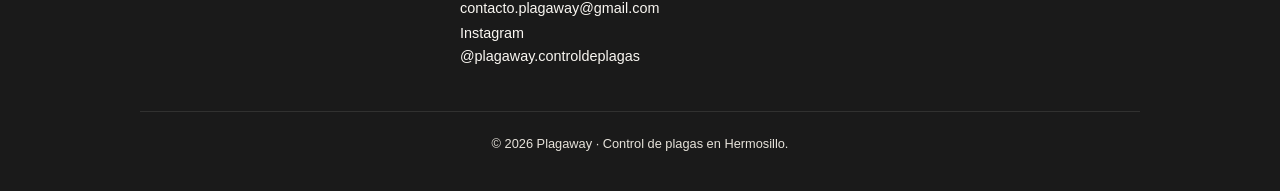
==== commit 64a3a4e6: "perf: optimizar logo y dimensiones de imagenes" ====
--- a/comercial.html
+++ b/comercial.html
@@ -27,7 +27,7 @@
 <body>
   <header class="topbar">
     <div class="topbar__inner">
-      <img src="logo.png" alt="Plagaway" class="topbar__logo">
+      <img src="logo.png" alt="Plagaway" class="topbar__logo" width="400" height="198">
       <nav class="nav">
         <a href="index.html">Inicio</a>
         <a href="residencial.html">Residencial</a>
@@ -122,10 +122,16 @@
     <div class="testimonials__inner">
       <h2 class="testimonials__heading">Lo que dicen nuestros clientes.</h2>
 
-      <blockquote class="testimonial testimonial--featured">
-        <p class="testimonial__text">“Excelente servicio, lo que más nos gusta es la asesoría y el seguimiento que nos brindan para cualquier duda.”</p>
-        <footer class="testimonial__author">Jeanneth M.</footer>
-      </blockquote>
+      <div class="testimonials__grid">
+        <blockquote class="testimonial">
+          <p class="testimonial__text">“Excelente servicio, lo que más nos gusta es la asesoría y el seguimiento que nos brindan para cualquier duda.”</p>
+          <footer class="testimonial__author">Jeanneth M.</footer>
+        </blockquote>
+        <blockquote class="testimonial">
+          <p class="testimonial__text">“Muy profesionales. Centrados en su trabajo y muy detallistas con la aplicación. Se nota mucho el profesionalismo.”</p>
+          <footer class="testimonial__author">Gerente de sucursal Quiroga · Chiltepinos</footer>
+        </blockquote>
+      </div>
 
       <a class="testimonials__google" href="https://g.page/r/CWCyVUf3_ATQEBM/review" target="_blank" rel="noopener noreferrer">Ver nuestras reseñas en Google</a>
     </div>
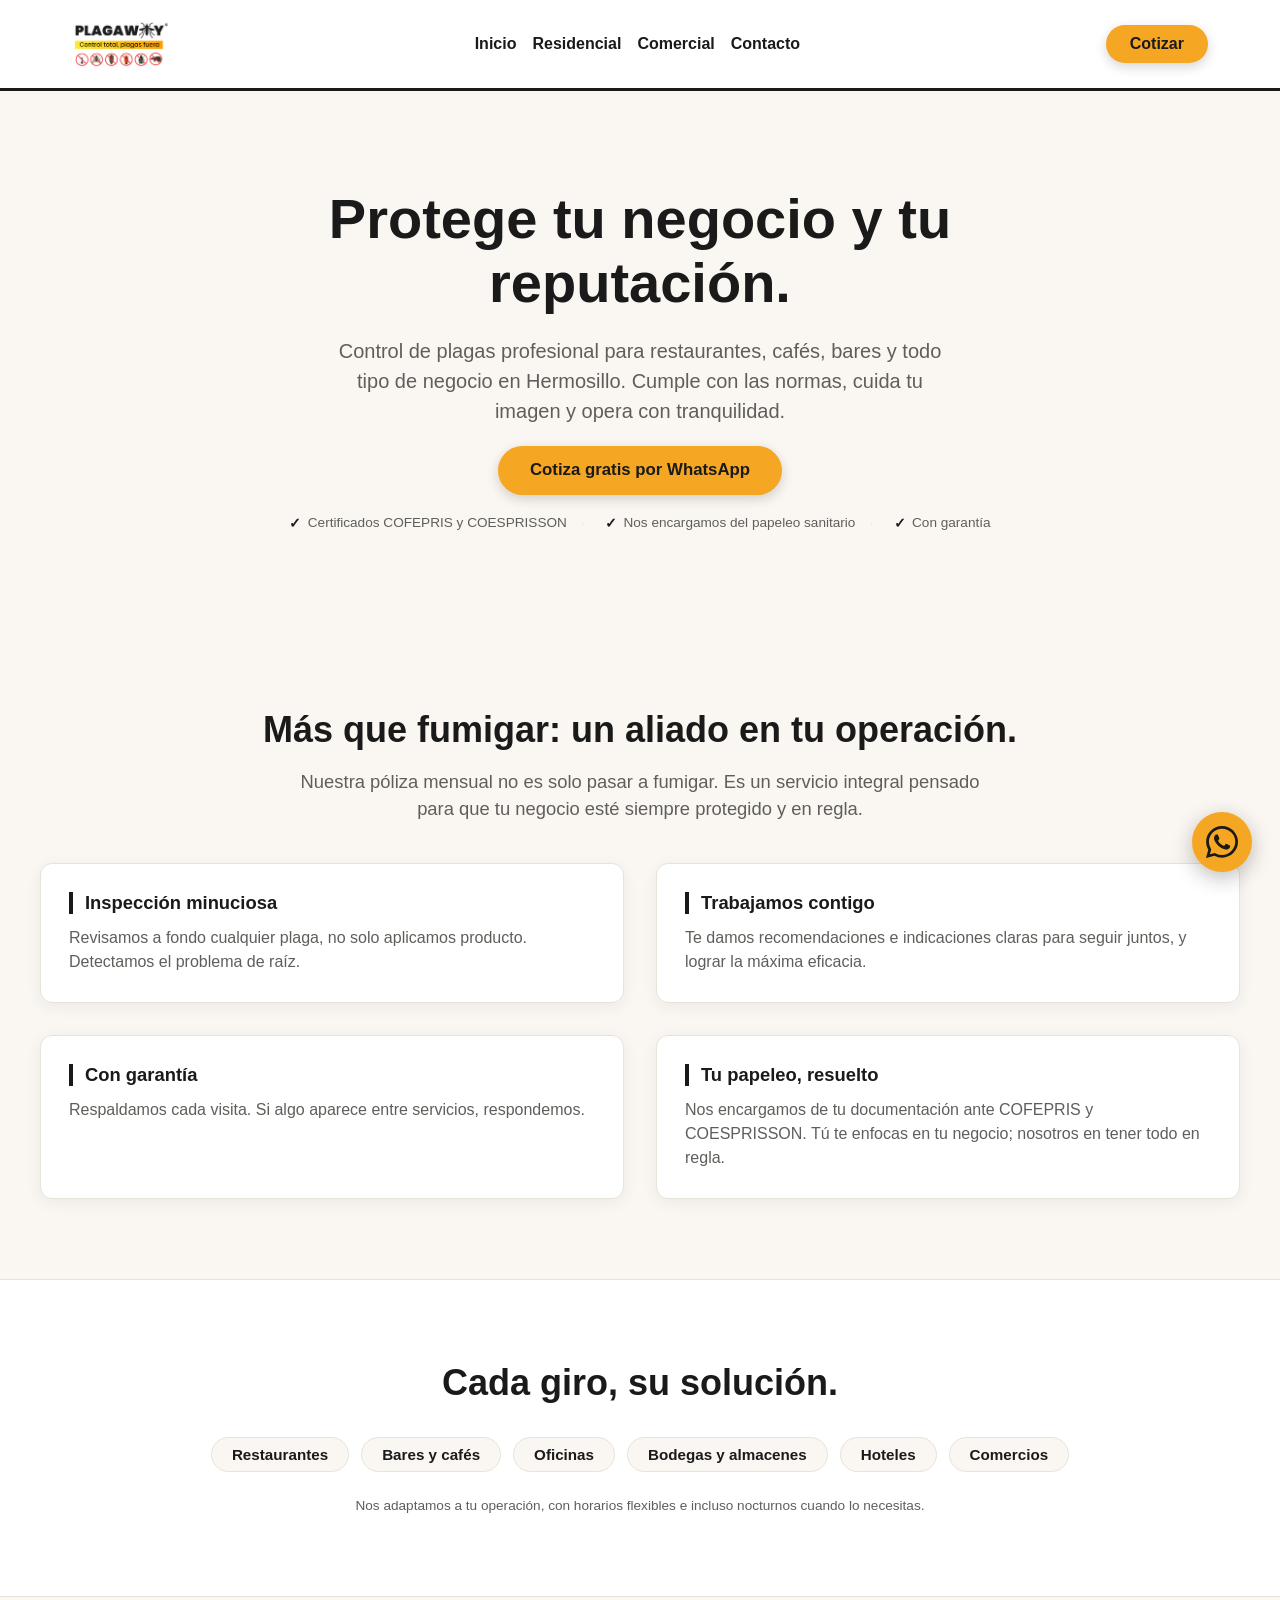
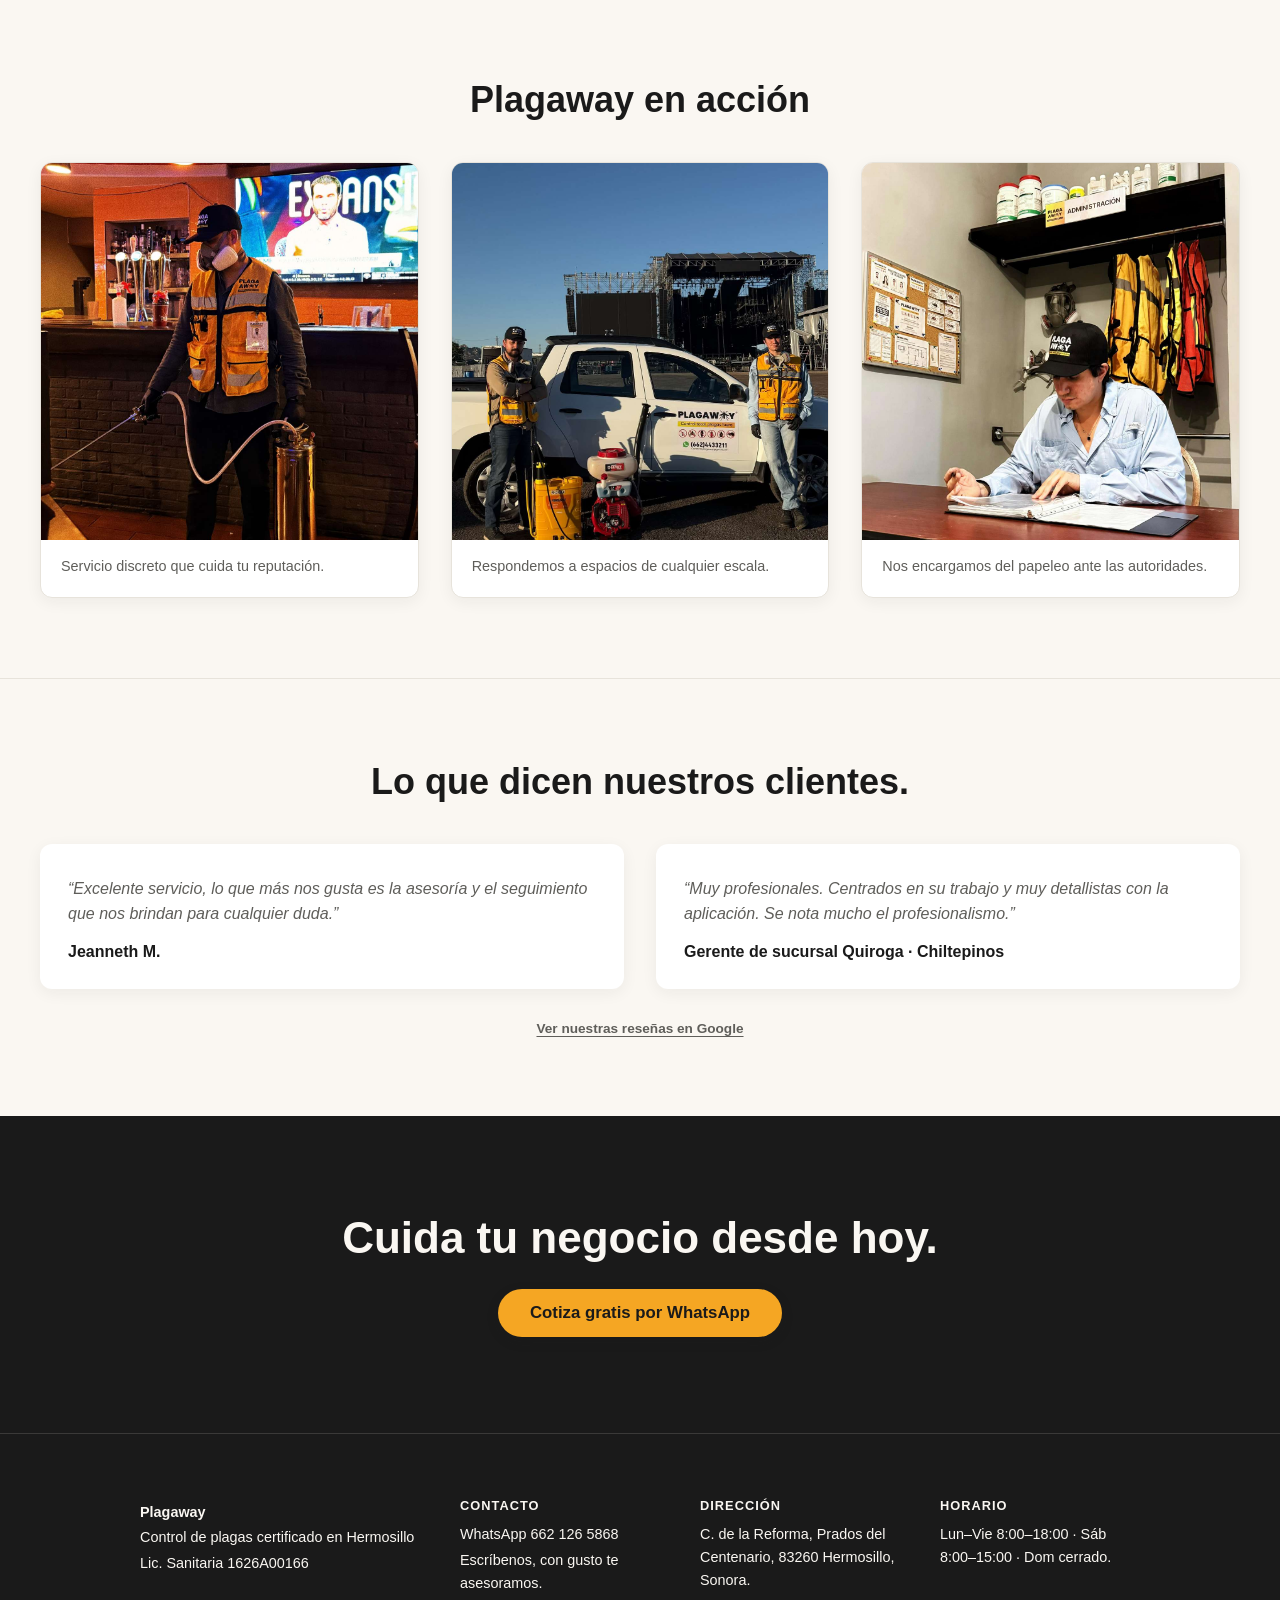
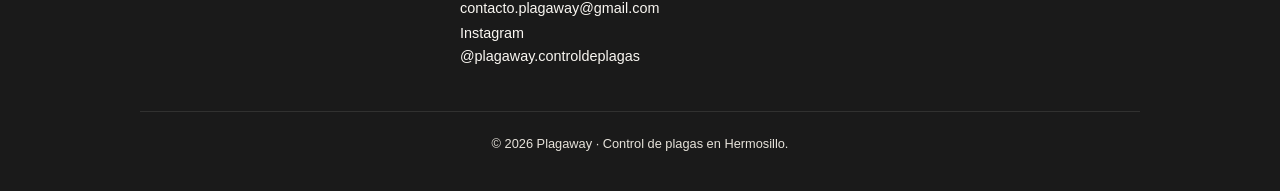
==== commit e77f6798: "fix: pulido final de cta, foco, nav movil y metadatos" ====
--- a/comercial.html
+++ b/comercial.html
@@ -34,7 +34,7 @@
         <a href="comercial.html">Comercial</a>
         <a href="#contacto">Contacto</a>
       </nav>
-      <a href="https://wa.me/526621265868?text=Hola%2C%20vengo%20de%20su%20p%C3%A1gina%20web%20y%20quiero%20cotizar%20el%20servicio%20para%20mi%20negocio." target="_blank" rel="noopener noreferrer" class="btn btn--amber">Cotiza gratis</a>
+      <a href="https://wa.me/526621265868?text=Hola%2C%20vengo%20de%20su%20p%C3%A1gina%20web%20y%20quiero%20cotizar%20el%20servicio%20para%20mi%20negocio." target="_blank" rel="noopener noreferrer" class="btn btn--amber">Cotizar</a>
     </div>
   </header>
 
@@ -42,7 +42,7 @@
     <div class="hero__inner">
       <h1 class="hero__title">Protege tu negocio y tu reputación.</h1>
       <p class="hero__subtitle">Control de plagas profesional para restaurantes, cafés, bares y todo tipo de negocio en Hermosillo. Cumple con las normas, cuida tu imagen y opera con tranquilidad.</p>
-      <a href="https://wa.me/526621265868?text=Hola%2C%20vengo%20de%20su%20p%C3%A1gina%20web%20y%20quiero%20cotizar%20el%20servicio%20para%20mi%20negocio." target="_blank" rel="noopener noreferrer" class="btn btn--amber btn--large">Solicitar cotización</a>
+      <a href="https://wa.me/526621265868?text=Hola%2C%20vengo%20de%20su%20p%C3%A1gina%20web%20y%20quiero%20cotizar%20el%20servicio%20para%20mi%20negocio." target="_blank" rel="noopener noreferrer" class="btn btn--amber btn--large">Cotiza gratis por WhatsApp</a>
       <ul class="hero__trust">
         <li>Certificados COFEPRIS y COESPRISSON</li>
         <li>Nos encargamos del papeleo sanitario</li>
@@ -140,7 +140,7 @@
   <section class="contact" id="contacto">
     <div class="contact__inner">
       <h2 class="contact__heading">Cuida tu negocio desde hoy.</h2>
-      <a href="https://wa.me/526621265868?text=Hola%2C%20vengo%20de%20su%20p%C3%A1gina%20web%20y%20quiero%20cotizar%20el%20servicio%20para%20mi%20negocio." target="_blank" rel="noopener noreferrer" class="btn btn--amber btn--large">Cotiza por WhatsApp</a>
+      <a href="https://wa.me/526621265868?text=Hola%2C%20vengo%20de%20su%20p%C3%A1gina%20web%20y%20quiero%20cotizar%20el%20servicio%20para%20mi%20negocio." target="_blank" rel="noopener noreferrer" class="btn btn--amber btn--large">Cotiza gratis por WhatsApp</a>
     </div>
   </section>
 
@@ -162,7 +162,7 @@
 
       <div class="footer__col">
         <h2 class="footer__title">Dirección</h2>
-        <p>C. de la Reforma, Prados del Centenario, 83260 Hermosillo, Son.</p>
+        <p>C. de la Reforma, Prados del Centenario, 83260 Hermosillo, Sonora.</p>
       </div>
 
       <div class="footer__col">
--- a/styles.css
+++ b/styles.css
@@ -53,6 +53,11 @@
   font-size: 1.05rem;
 }
 
+.btn:focus-visible {
+  outline: 2px solid var(--ambar);
+  outline-offset: 3px;
+}
+
 /* Barra superior */
 .topbar {
   background-color: var(--blanco);
@@ -94,11 +99,21 @@
   color: var(--negro-carbon);
   text-decoration: none;
   font-weight: 600;
+  padding: 0.85rem 0;
 }
 
 .nav a:hover,
-.nav a:focus {
-  color: var(--negro-carbon);
+.nav a:focus-visible {
+  text-decoration: underline;
+  text-decoration-color: var(--ambar);
+  text-underline-offset: 4px;
+  text-decoration-thickness: 2px;
+}
+
+.nav a:focus-visible {
+  outline: 2px solid var(--ambar);
+  outline-offset: 2px;
+  border-radius: 4px;
 }
 
 /* Hero */
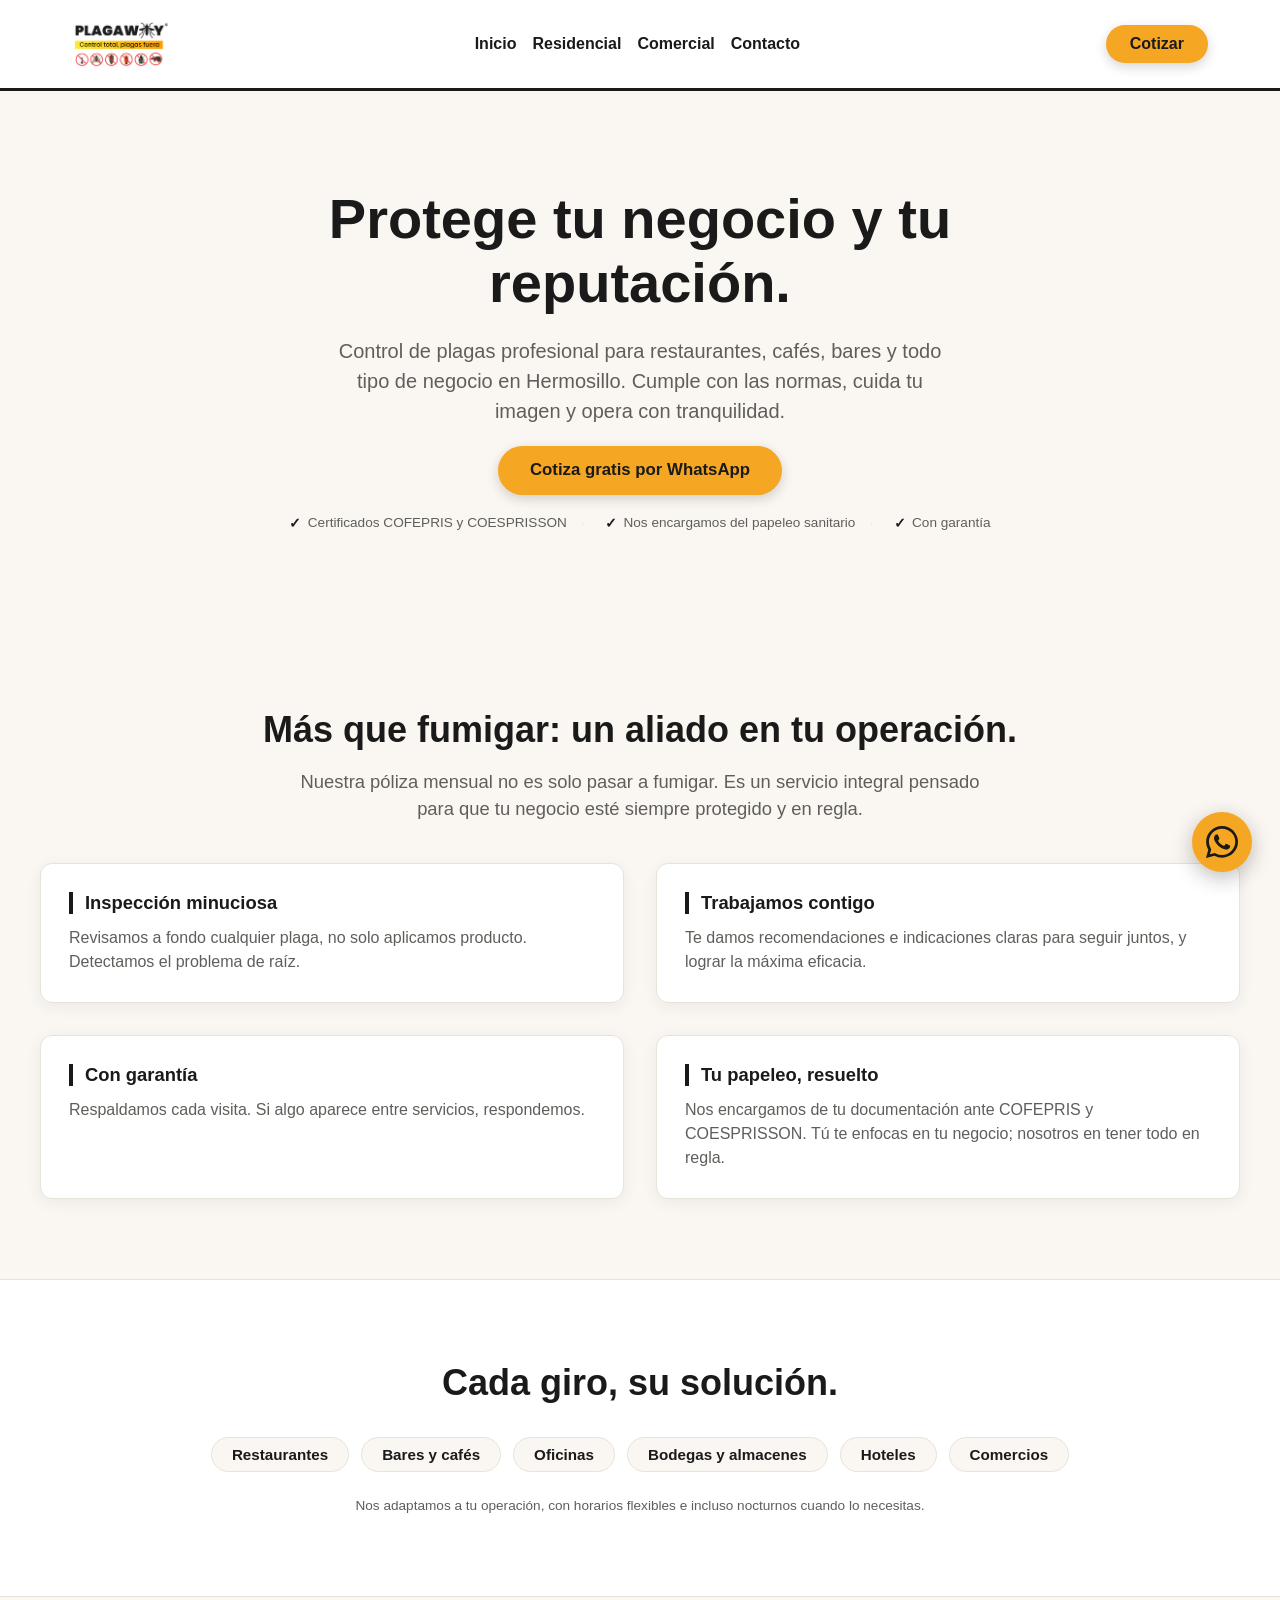
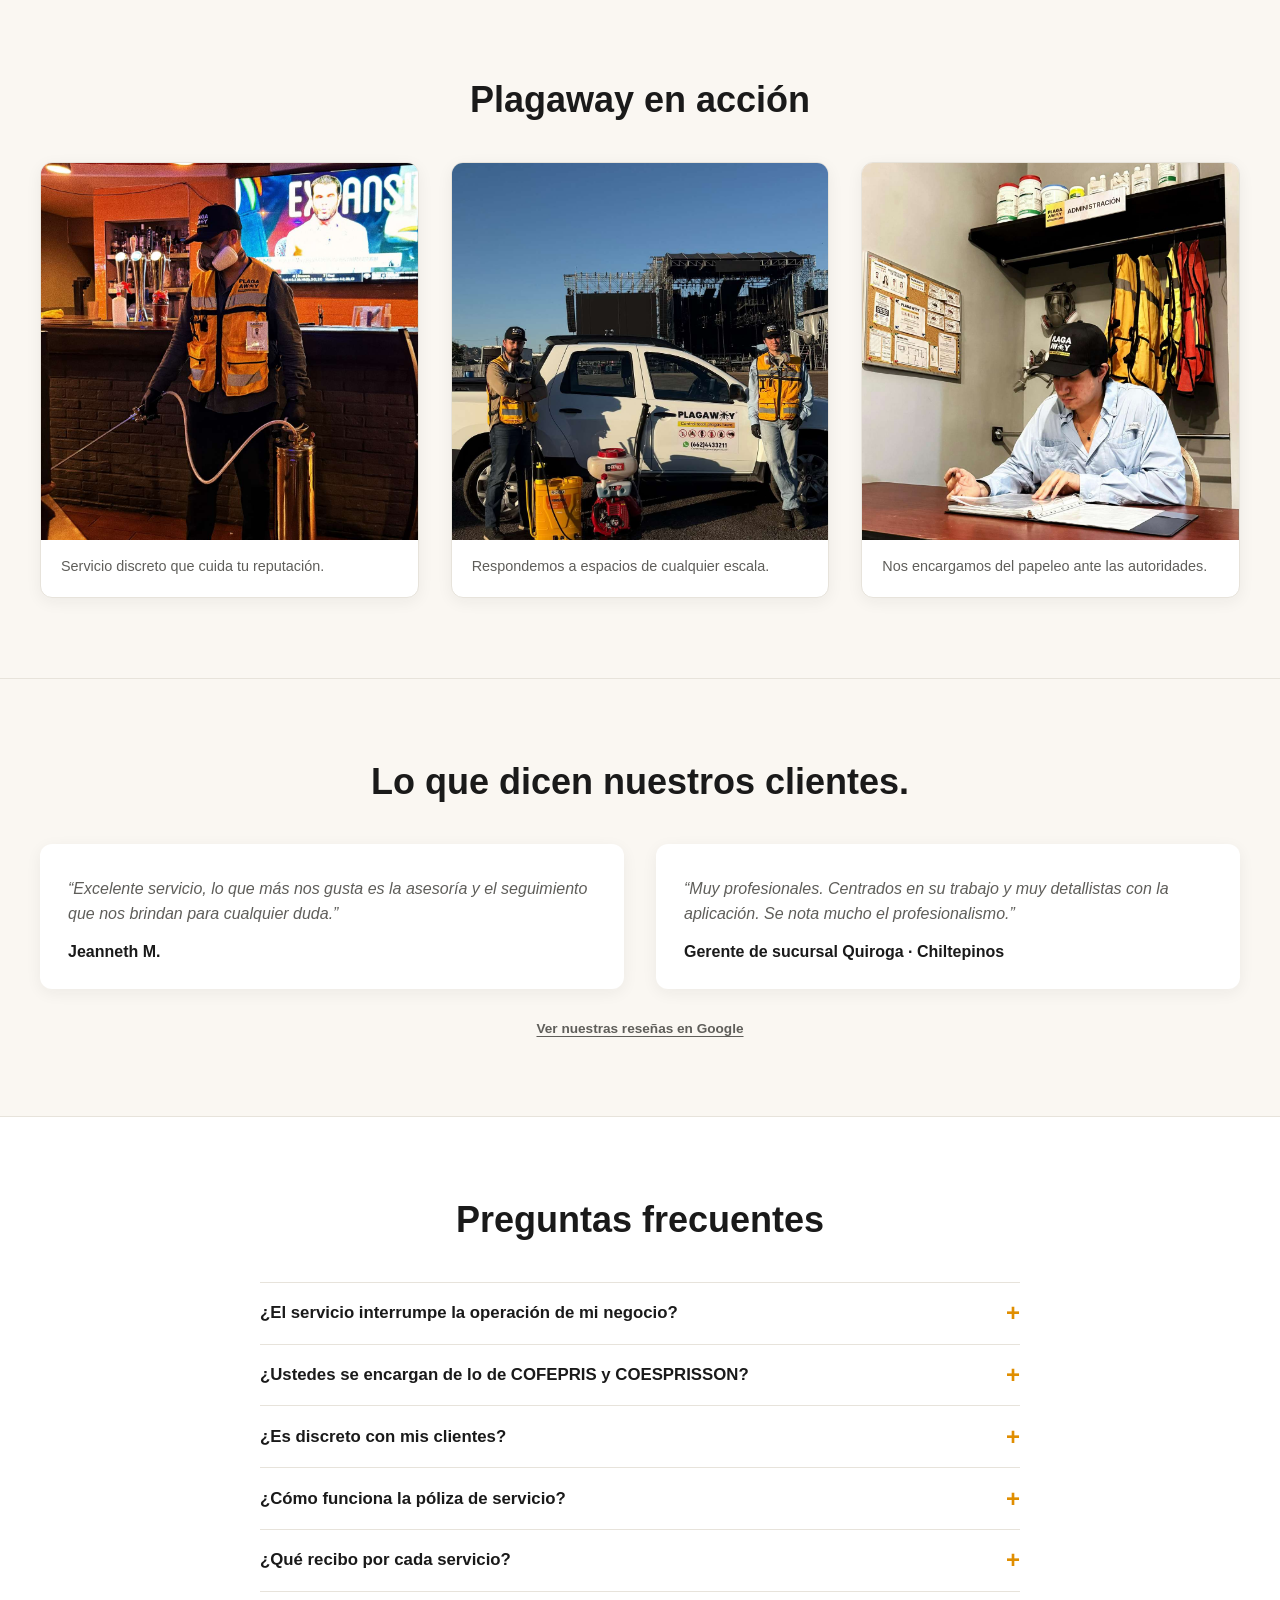
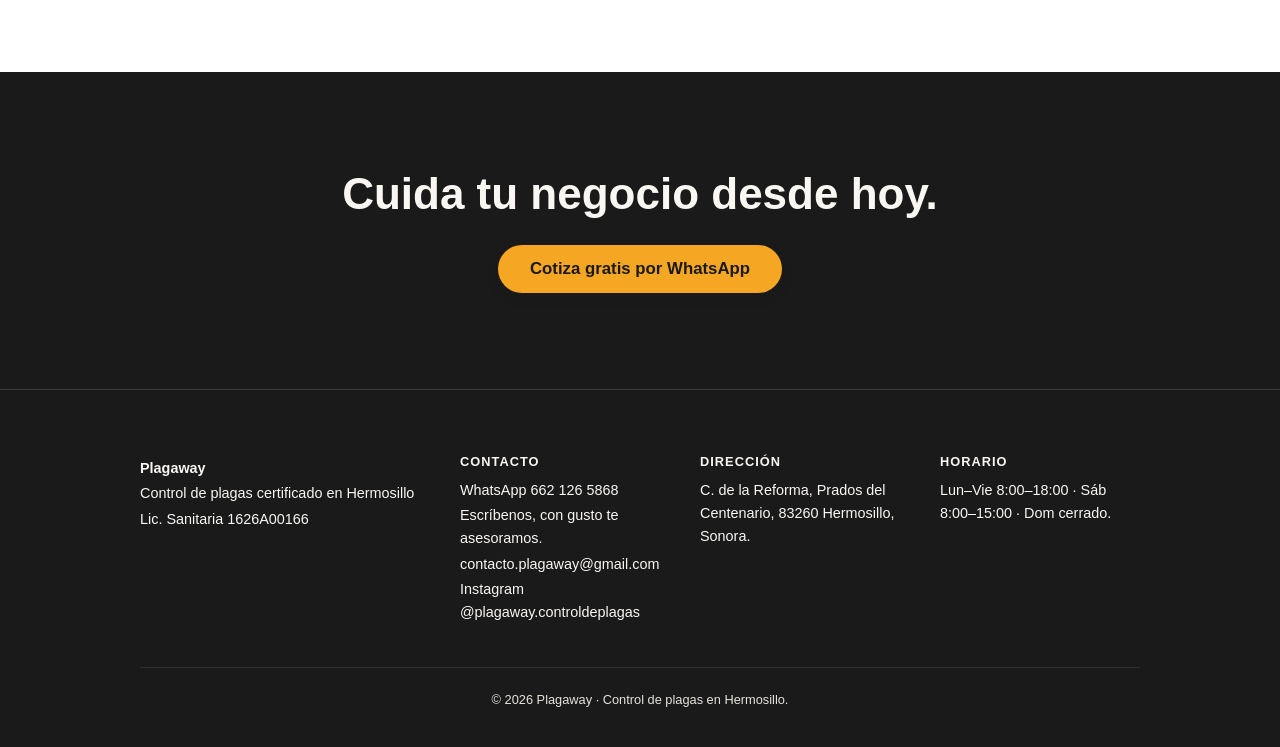
==== commit 830ee98c: "feat: seccion de preguntas frecuentes en residencial y comercial" ====
--- a/comercial.html
+++ b/comercial.html
@@ -23,6 +23,54 @@
   <meta name="twitter:description" content="Control de plagas para negocios y restaurantes en Hermosillo. Póliza mensual y respaldo certificado (COFEPRIS y COESPRISSON). Cotiza gratis por WhatsApp.">
   <meta name="twitter:image" content="https://www.plagaway.com.mx/img/og-image.jpg">
   <link rel="stylesheet" href="styles.css">
+  <script type="application/ld+json">
+  {
+    "@context": "https://schema.org",
+    "@type": "FAQPage",
+    "mainEntity": [
+      {
+        "@type": "Question",
+        "name": "¿El servicio interrumpe la operación de mi negocio?",
+        "acceptedAnswer": {
+          "@type": "Answer",
+          "text": "Nos adaptamos a tus horarios para que tu operación siga su ritmo. Si lo necesitas, también damos servicio fuera de tu horario de atención; cuéntanos tu caso y lo coordinamos."
+        }
+      },
+      {
+        "@type": "Question",
+        "name": "¿Ustedes se encargan de lo de COFEPRIS y COESPRISSON?",
+        "acceptedAnswer": {
+          "@type": "Answer",
+          "text": "Sí. Somos una empresa certificada y nos encargamos del papeleo y la documentación ante COFEPRIS y COESPRISSON, para que tu negocio esté siempre en regla ante una revisión. Tú te enfocas en tu negocio; nosotros, en que cumplas."
+        }
+      },
+      {
+        "@type": "Question",
+        "name": "¿Es discreto con mis clientes?",
+        "acceptedAnswer": {
+          "@type": "Answer",
+          "text": "Totalmente. Trabajamos de forma discreta y profesional, cuidando la imagen de tu local en todo momento. Tu reputación está tan protegida como tu negocio."
+        }
+      },
+      {
+        "@type": "Question",
+        "name": "¿Cómo funciona la póliza de servicio?",
+        "acceptedAnswer": {
+          "@type": "Answer",
+          "text": "La diseñamos según tu giro y las normas que debes cumplir: definimos la frecuencia de mantenimiento que tu negocio necesita y la vigencia que prefieras. Así mantienes el control todo el año, no solo cuando aparece el problema."
+        }
+      },
+      {
+        "@type": "Question",
+        "name": "¿Qué recibo por cada servicio?",
+        "acceptedAnswer": {
+          "@type": "Answer",
+          "text": "Un reporte y un certificado por cada servicio, más la garantía de nuestro trabajo. Documentación formal, lista para cuando una autoridad o tu corporativo la pidan."
+        }
+      }
+    ]
+  }
+  </script>
 </head>
 <body>
   <header class="topbar">
@@ -137,6 +185,37 @@
     </div>
   </section>
 
+  <section class="faq">
+    <div class="faq__inner">
+      <h2 class="faq__heading">Preguntas frecuentes</h2>
+
+      <details class="faq__item">
+        <summary class="faq__q">¿El servicio interrumpe la operación de mi negocio?</summary>
+        <p class="faq__a">Nos adaptamos a tus horarios para que tu operación siga su ritmo. Si lo necesitas, también damos servicio fuera de tu horario de atención; cuéntanos tu caso y lo coordinamos.</p>
+      </details>
+
+      <details class="faq__item">
+        <summary class="faq__q">¿Ustedes se encargan de lo de COFEPRIS y COESPRISSON?</summary>
+        <p class="faq__a">Sí. Somos una empresa certificada y nos encargamos del papeleo y la documentación ante COFEPRIS y COESPRISSON, para que tu negocio esté siempre en regla ante una revisión. Tú te enfocas en tu negocio; nosotros, en que cumplas.</p>
+      </details>
+
+      <details class="faq__item">
+        <summary class="faq__q">¿Es discreto con mis clientes?</summary>
+        <p class="faq__a">Totalmente. Trabajamos de forma discreta y profesional, cuidando la imagen de tu local en todo momento. Tu reputación está tan protegida como tu negocio.</p>
+      </details>
+
+      <details class="faq__item">
+        <summary class="faq__q">¿Cómo funciona la póliza de servicio?</summary>
+        <p class="faq__a">La diseñamos según tu giro y las normas que debes cumplir: definimos la frecuencia de mantenimiento que tu negocio necesita y la vigencia que prefieras. Así mantienes el control todo el año, no solo cuando aparece el problema.</p>
+      </details>
+
+      <details class="faq__item">
+        <summary class="faq__q">¿Qué recibo por cada servicio?</summary>
+        <p class="faq__a">Un reporte y un certificado por cada servicio, más la garantía de nuestro trabajo. Documentación formal, lista para cuando una autoridad o tu corporativo la pidan.</p>
+      </details>
+    </div>
+  </section>
+
   <section class="contact" id="contacto">
     <div class="contact__inner">
       <h2 class="contact__heading">Cuida tu negocio desde hoy.</h2>
--- a/styles.css
+++ b/styles.css
@@ -1044,3 +1044,81 @@
     height: 32px;
   }
 }
+
+/* Preguntas frecuentes (residencial.html + comercial.html) */
+.faq {
+  background-color: var(--blanco);
+  border-top: 1px solid var(--gris-piedra);
+  padding: 3.5rem 1.25rem;
+}
+
+.faq__inner {
+  max-width: 760px;
+  margin: 0 auto;
+}
+
+.faq__heading {
+  color: var(--negro-carbon);
+  text-align: center;
+  font-size: clamp(1.5rem, 4vw, 2.25rem);
+  line-height: 1.25;
+  margin-bottom: 2.5rem;
+}
+
+.faq__item {
+  border-bottom: 1px solid var(--gris-piedra);
+}
+
+.faq__item:first-of-type {
+  border-top: 1px solid var(--gris-piedra);
+}
+
+.faq__q {
+  list-style: none;
+  cursor: pointer;
+  display: flex;
+  justify-content: space-between;
+  align-items: flex-start;
+  gap: 1rem;
+  padding: 1.15rem 0;
+  color: var(--negro-carbon);
+  font-weight: 700;
+  font-size: 1.05rem;
+  line-height: 1.4;
+}
+
+.faq__q::-webkit-details-marker {
+  display: none;
+}
+
+.faq__q::after {
+  content: "+";
+  flex-shrink: 0;
+  color: var(--ambar-oscuro);
+  font-weight: 700;
+  font-size: 1.5rem;
+  line-height: 1;
+}
+
+.faq__item[open] .faq__q::after {
+  content: "\2212";
+}
+
+.faq__q:focus-visible {
+  outline: 2px solid var(--ambar);
+  outline-offset: 2px;
+  border-radius: 4px;
+}
+
+.faq__a {
+  margin: 0;
+  padding: 0 0 1.25rem;
+  color: var(--gris-oscuro);
+  line-height: 1.6;
+}
+
+@media (min-width: 768px) {
+  .faq {
+    padding: 5rem 2rem;
+  }
+}
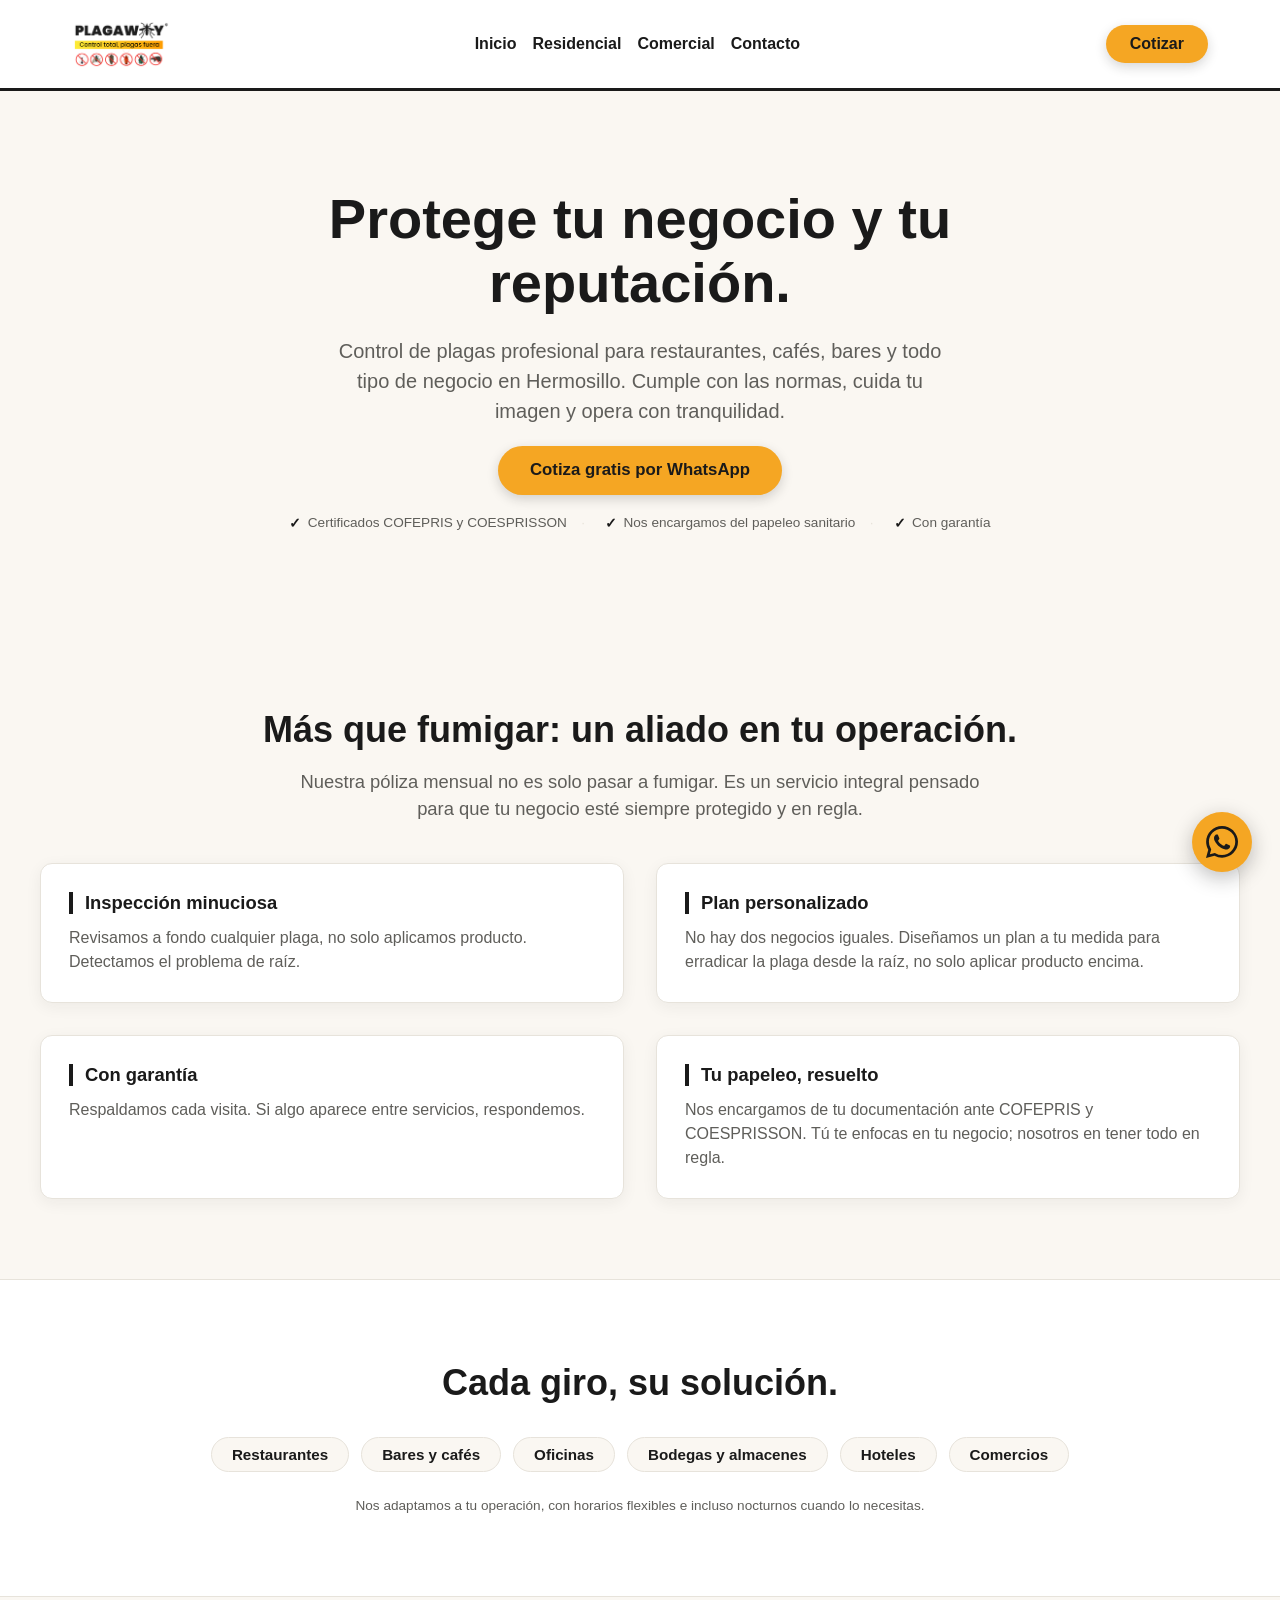
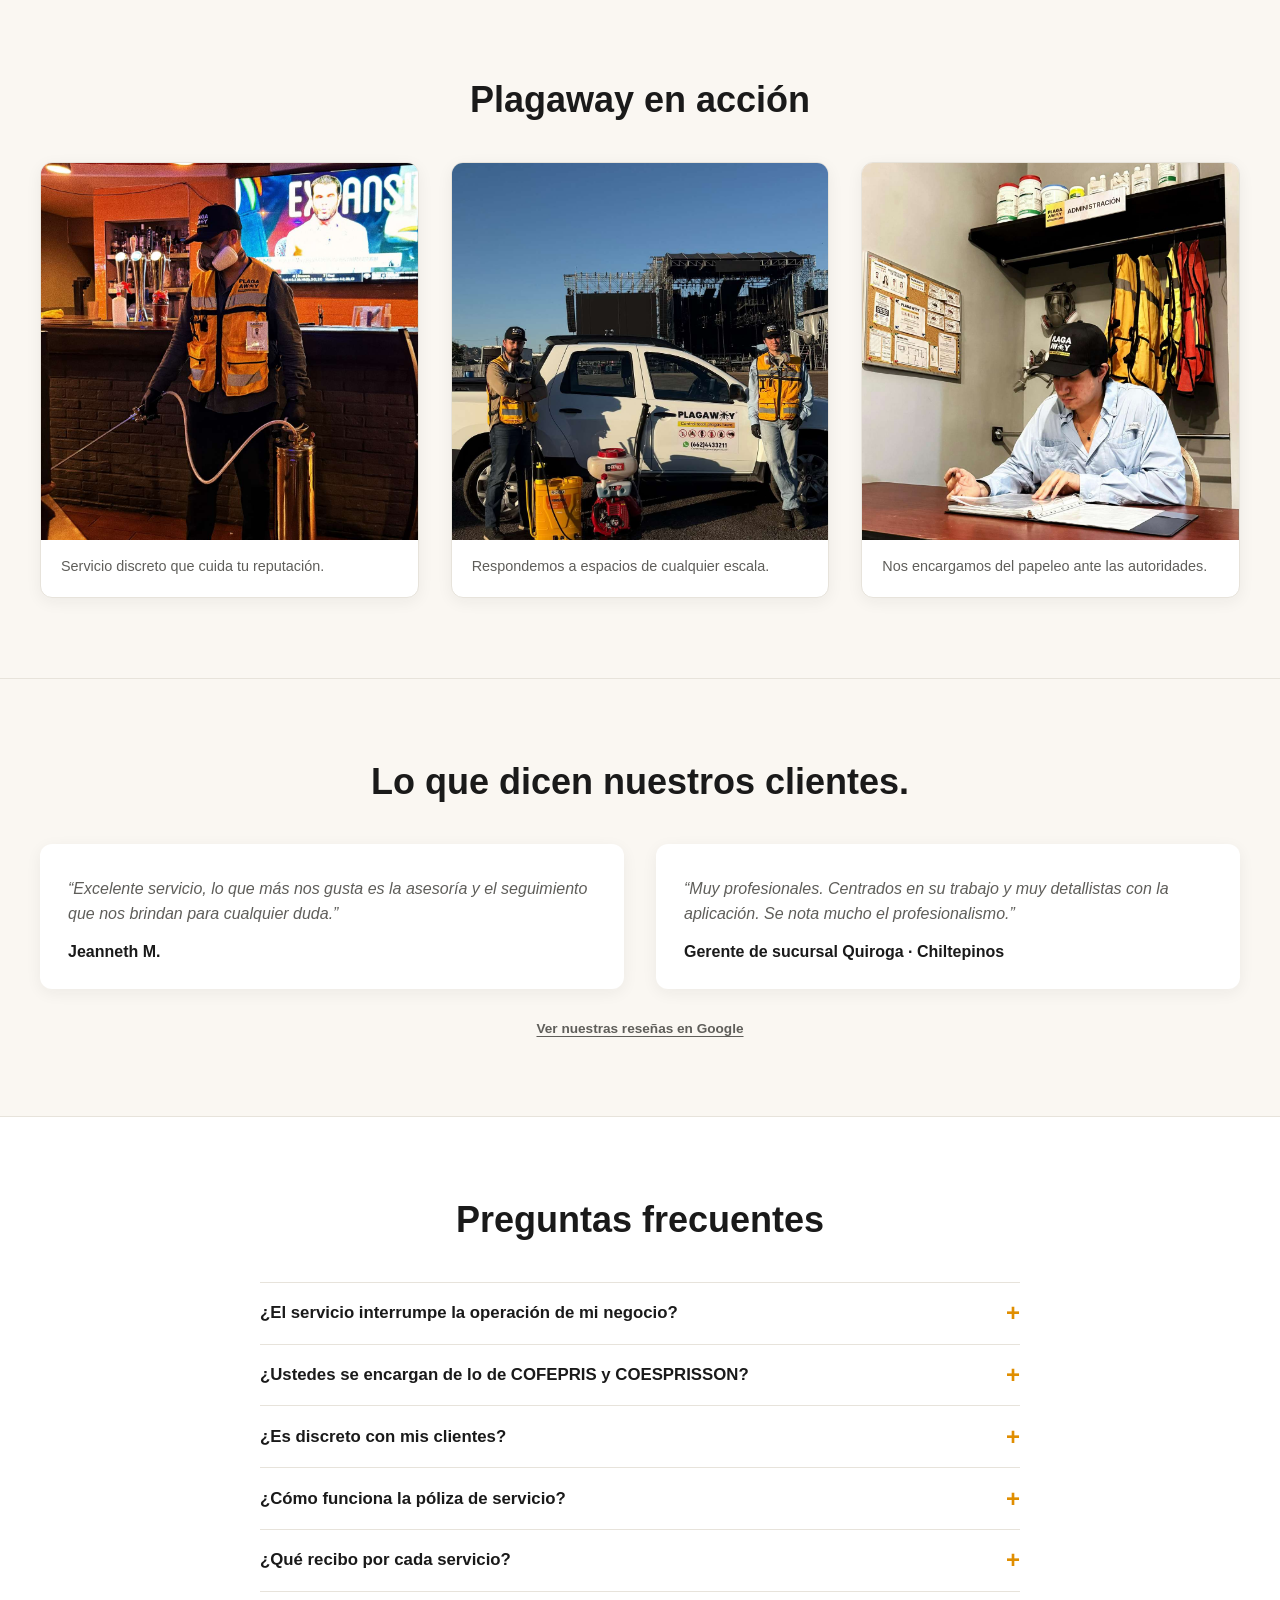
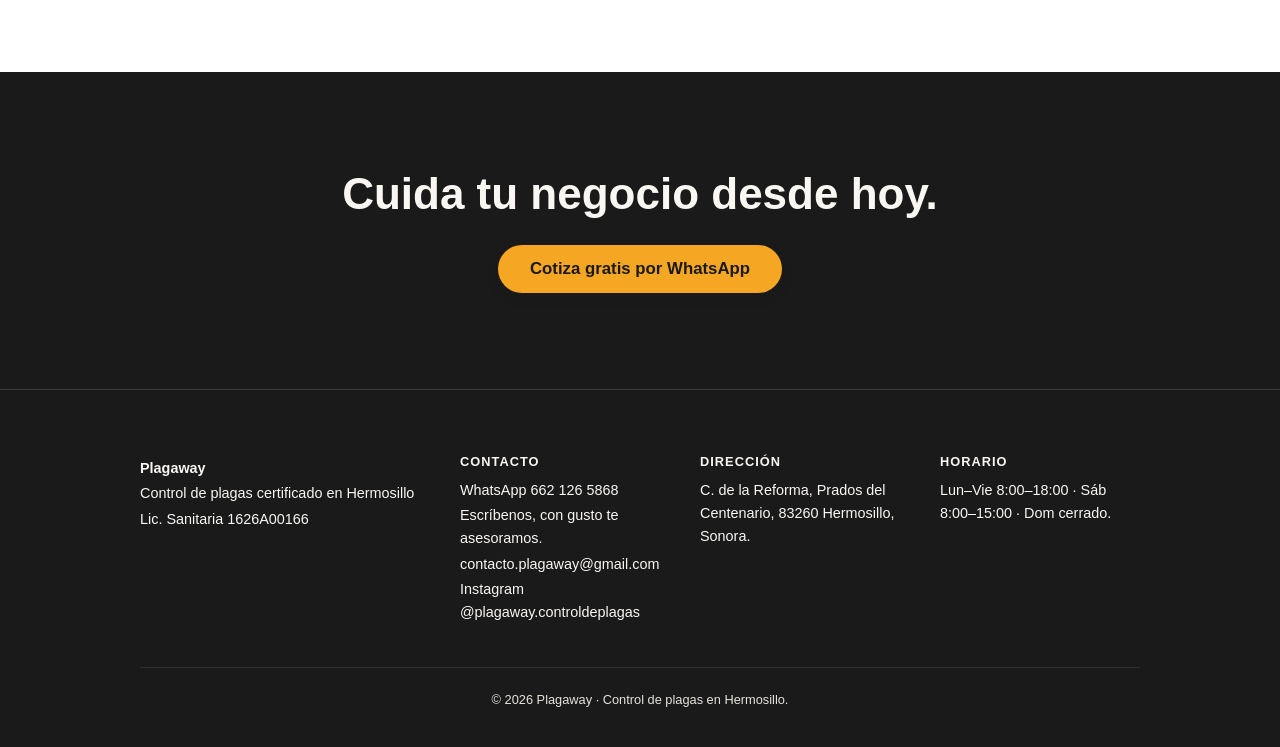
==== commit 6b1cf05e: "fix: copy mas potente en tarjeta comercial y punto del inicio" ====
--- a/comercial.html
+++ b/comercial.html
@@ -110,8 +110,8 @@
           <p class="policy-card__text">Revisamos a fondo cualquier plaga, no solo aplicamos producto. Detectamos el problema de raíz.</p>
         </div>
         <div class="policy-card">
-          <h3 class="policy-card__title">Trabajamos contigo</h3>
-          <p class="policy-card__text">Te damos recomendaciones e indicaciones claras para seguir juntos, y lograr la máxima eficacia.</p>
+          <h3 class="policy-card__title">Plan personalizado</h3>
+          <p class="policy-card__text">No hay dos negocios iguales. Diseñamos un plan a tu medida para erradicar la plaga desde la raíz, no solo aplicar producto encima.</p>
         </div>
         <div class="policy-card">
           <h3 class="policy-card__title">Con garantía</h3>
@@ -181,7 +181,7 @@
         </blockquote>
       </div>
 
-      <a class="testimonials__google" href="https://g.page/r/CWCyVUf3_ATQEBM/review" target="_blank" rel="noopener noreferrer">Ver nuestras reseñas en Google</a>
+      <a class="testimonials__google" href="https://www.google.com/search?q=plagaway#lrd=0x6341e3a42880d5b1:0xd004fcf74755b260,1,,,," target="_blank" rel="noopener noreferrer">Ver nuestras reseñas en Google</a>
     </div>
   </section>
 
